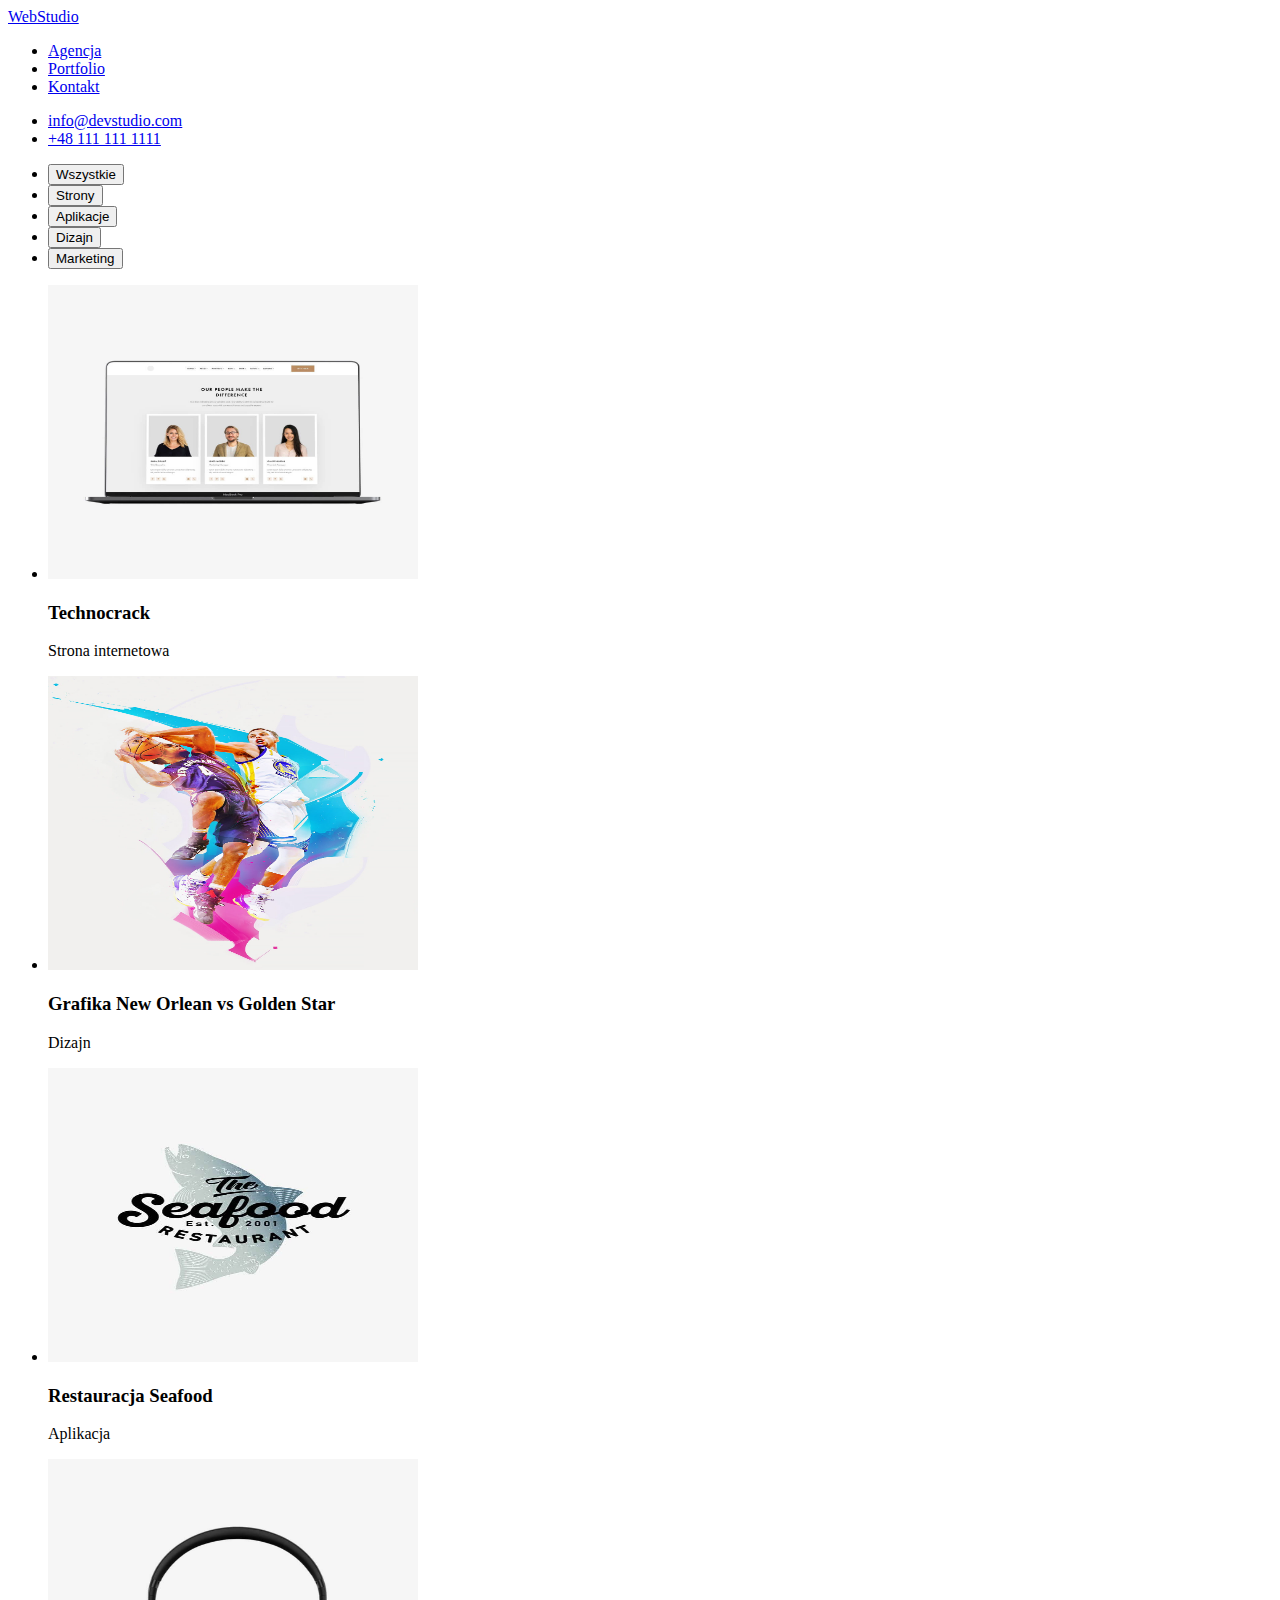
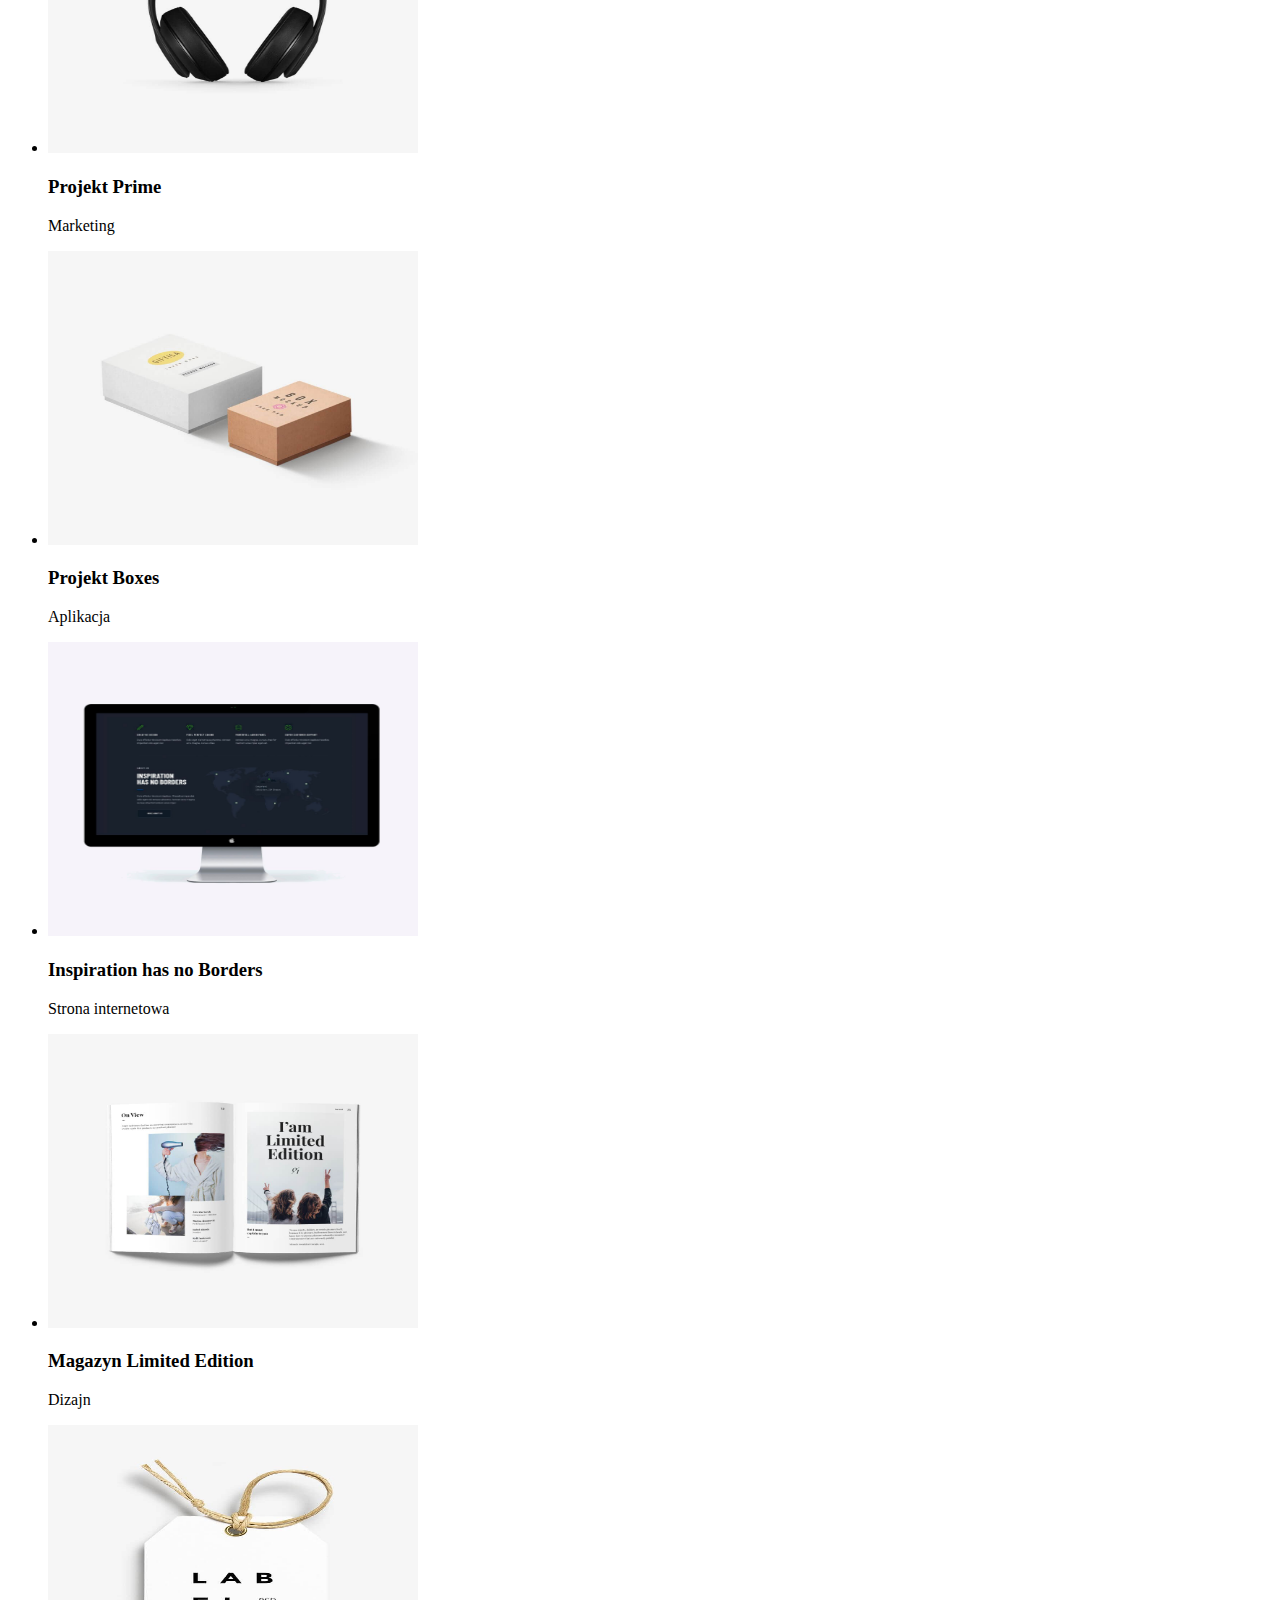
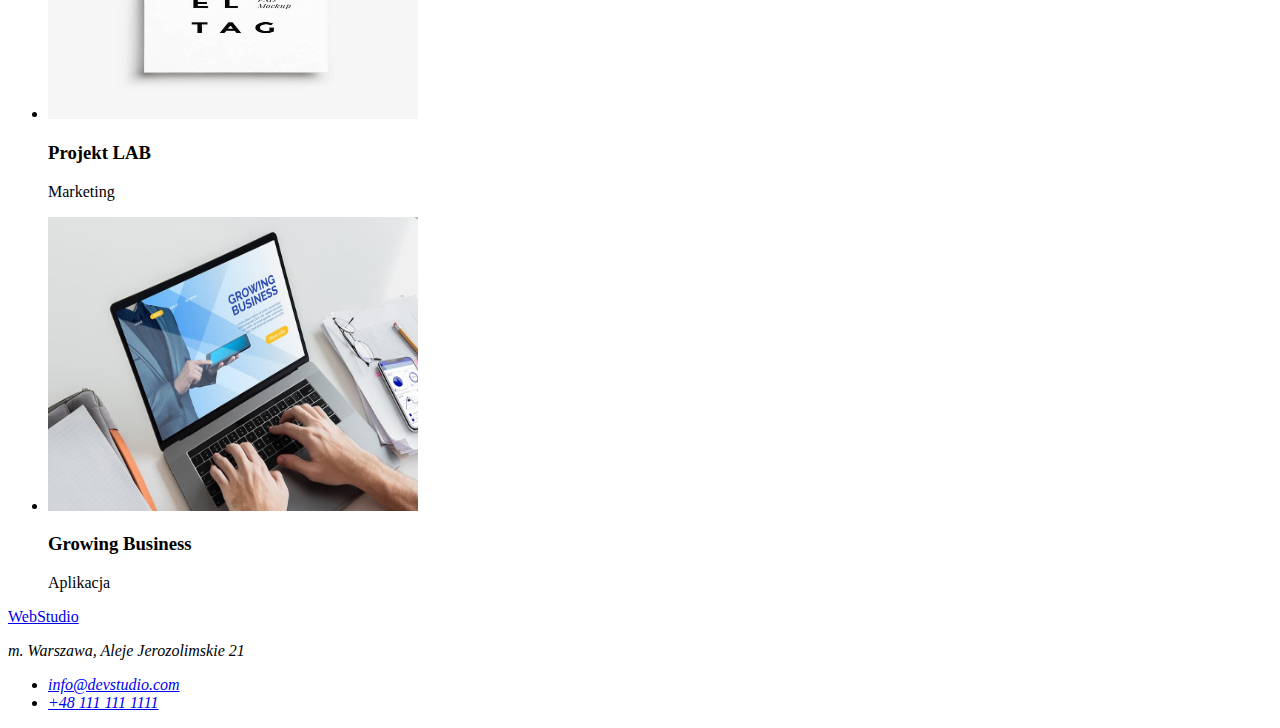
==== portfiolio.html @ 4c571073 "Dodanie podstrony portfolio.html" ====
<!DOCTYPE html>
<html lang="en">
  <head>
    <meta charset="UTF-8" />
    <meta http-equiv="X-UA-Compatible" content="IE=edge" />
    <meta name="viewport" content="width=device-width, initial-scale=1.0" />
    <title>Document</title>
  </head>

  <body>
    <header>
      <a href="index.html">
        <span>WebStudio</span>
      </a>
      <nav>
        <ul>
          <li>
            <a href="#">
              <span>Agencja</span>
            </a>
          </li>
          <li>
            <a href="portfiolio.html">
              <span>Portfolio</span>
            </a>
          </li>
          <li>
            <a href="#">
              <span>Kontakt</span>
            </a>
          </li>
        </ul>
      </nav>
      <ul>
        <li>
          <a href="mailto:info@devstudio.com">info@devstudio.com</a>
        </li>
        <li><a href="tel:+481111111111">+48 111 111 1111</a></li>
      </ul>
    </header>
    <section>
      <ul>
        <li><button type="button">Wszystkie</button></li>
        <li><button type="button">Strony</button></li>
        <li><button type="button">Aplikacje</button></li>
        <li><button type="button">Dizajn</button></li>
        <li><button type="button">Marketing</button></li>
      </ul>
    </section>
    <section>
      <ul>
        <li>
          <img
            src="images/portfolio1.jpg"
            alt="programista w pracy"
            width="370"
            height="294"
          />
          <h3>Technocrack</h3>
          <p>Strona internetowa</p>
        </li>
        <li>
          <img
            src="images/portfolio2.jpg"
            alt="optymalizowanie strony pod smartfon"
            width="370"
            height="294"
          />
          <h3>Grafika New Orlean vs Golden Star</h3>
          <p>Dizajn</p>
        </li>
        <li>
          <img
            src="images/portfolio3.jpg"
            alt="zmiana kolory przy pomocy interaktywnej palety"
            width="370"
            height="294"
          />
          <h3>Restauracja Seafood</h3>
          <p>Aplikacja</p>
        </li>
        <li>
          <img
            src="images/portfolio4.jpg"
            alt="programista w pracy"
            width="370"
            height="294"
          />
          <h3>Projekt Prime</h3>
          <p>Marketing</p>
        </li>
        <li>
          <img
            src="images/portfolio5.jpg"
            alt="optymalizowanie strony pod smartfon"
            width="370"
            height="294"
          />
          <h3>Projekt Boxes</h3>
          <p>Aplikacja</p>
        </li>
        <li>
          <img
            src="images/portfolio6.jpg"
            alt="zmiana kolory przy pomocy interaktywnej palety"
            width="370"
            height="294"
          />
          <h3>Inspiration has no Borders</h3>
          <p>Strona internetowa</p>
        </li>
        <li>
          <img
            src="images/portfolio7.jpg"
            alt="programista w pracy"
            width="370"
            height="294"
          />
          <h3>Magazyn Limited Edition</h3>
          <p>Dizajn</p>
        </li>
        <li>
          <img
            src="images/portfolio8.jpg"
            alt="optymalizowanie strony pod smartfon"
            width="370"
            height="294"
          />
          <h3>Projekt LAB</h3>
          <p>Marketing</p>
        </li>
        <li>
          <img
            src="images/portfolio9.jpg"
            alt="zmiana kolory przy pomocy interaktywnej palety"
            width="370"
            height="294"
          />
          <h3>Growing Business</h3>
          <p>Aplikacja</p>
        </li>
      </ul>
    </section>
    <footer>
      <a href="index.html">
        <span>WebStudio</span>
      </a>
      <address>
        <p>m. Warszawa, Aleje Jerozolimskie 21</p>
        <ul>
          <li>
            <a href="mailto:info@devstudio.com">info@devstudio.com</a>
          </li>
          <li><a href="tel:+481111111111">+48 111 111 1111</a></li>
        </ul>
      </address>
    </footer>
  </body>
</html>
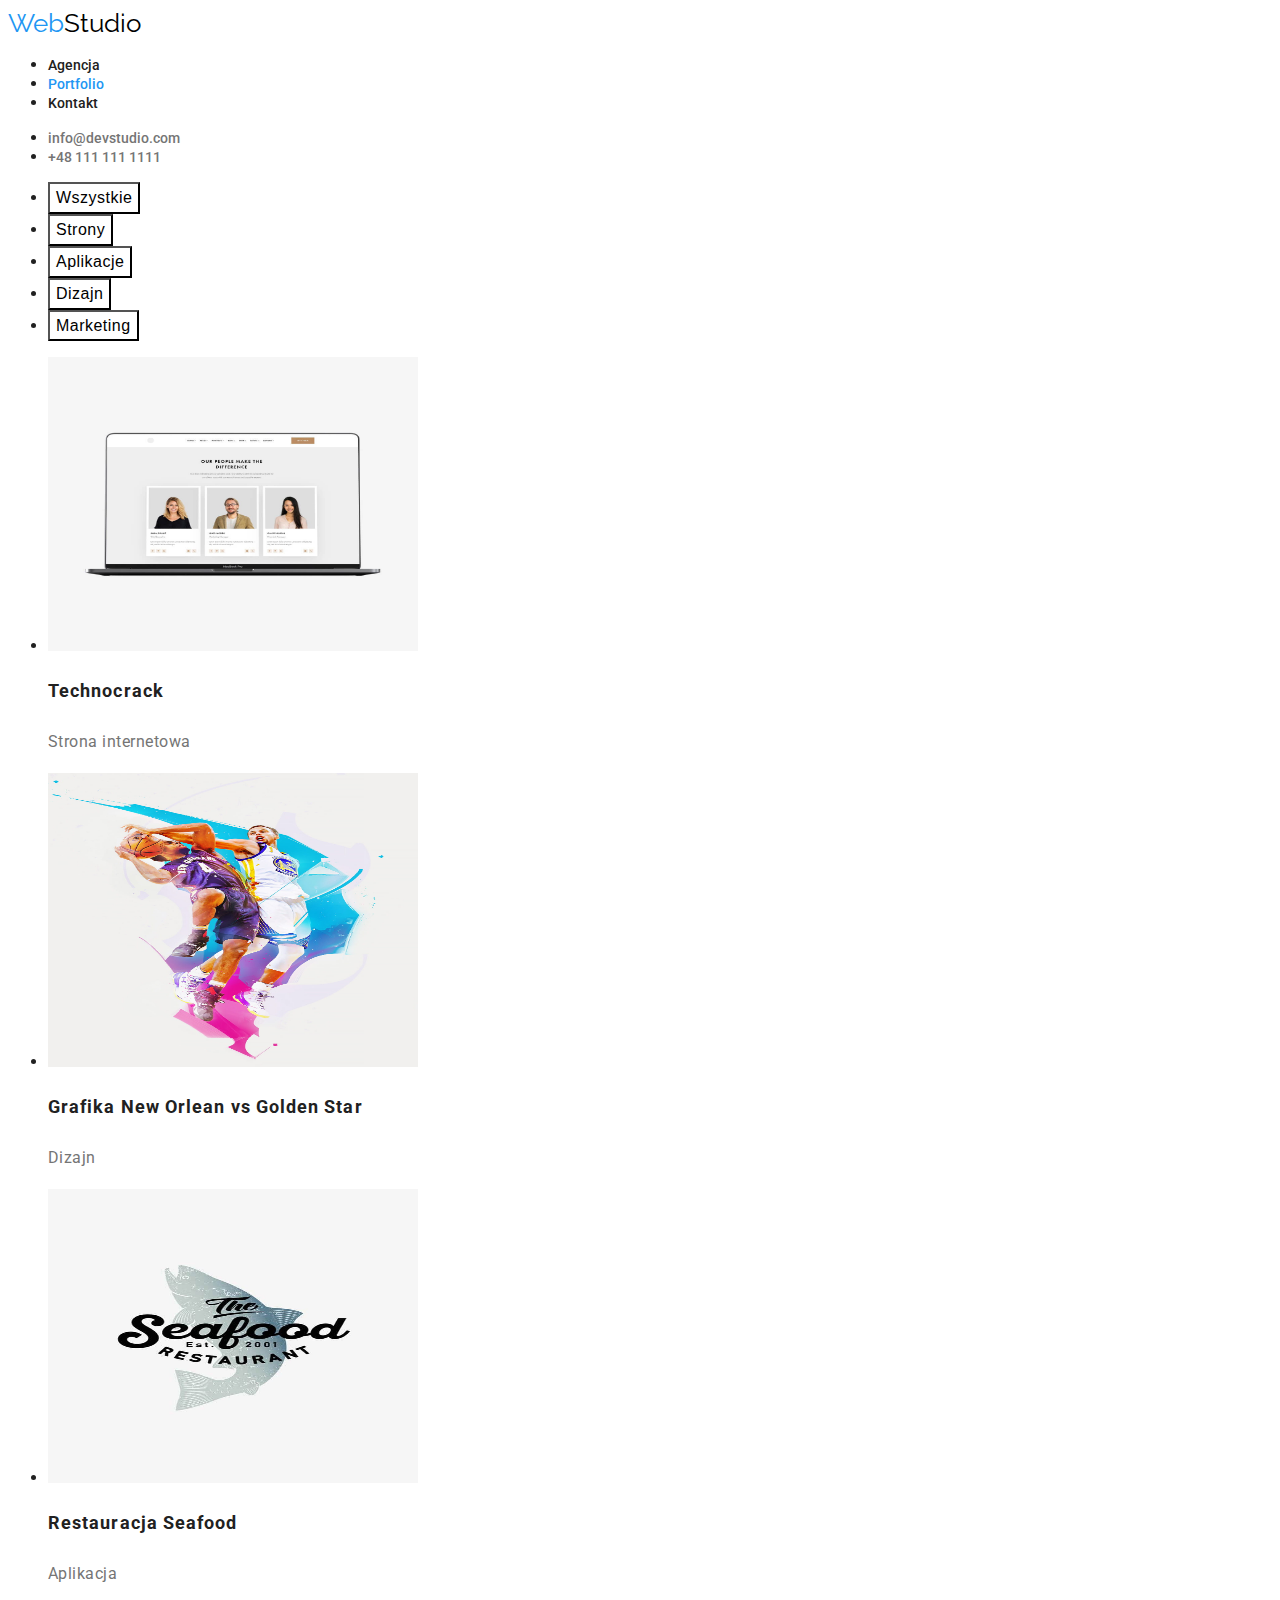
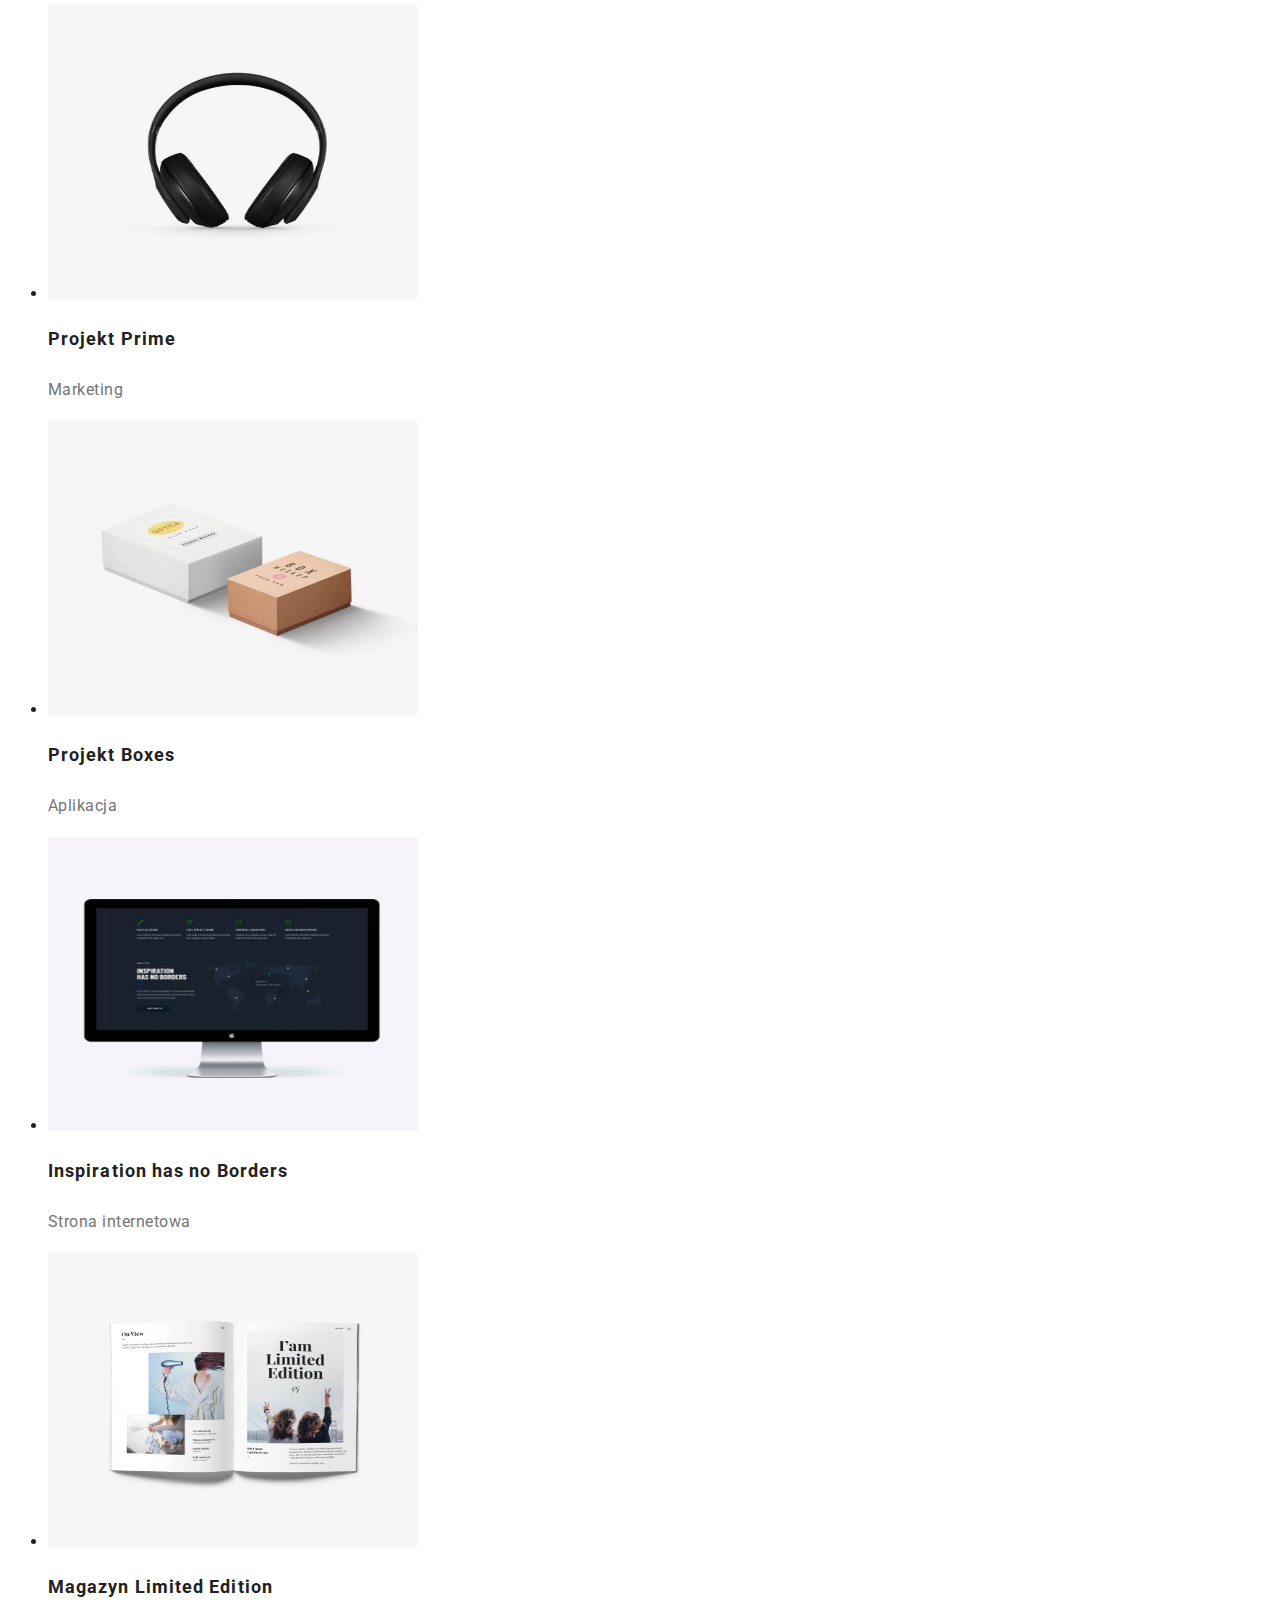
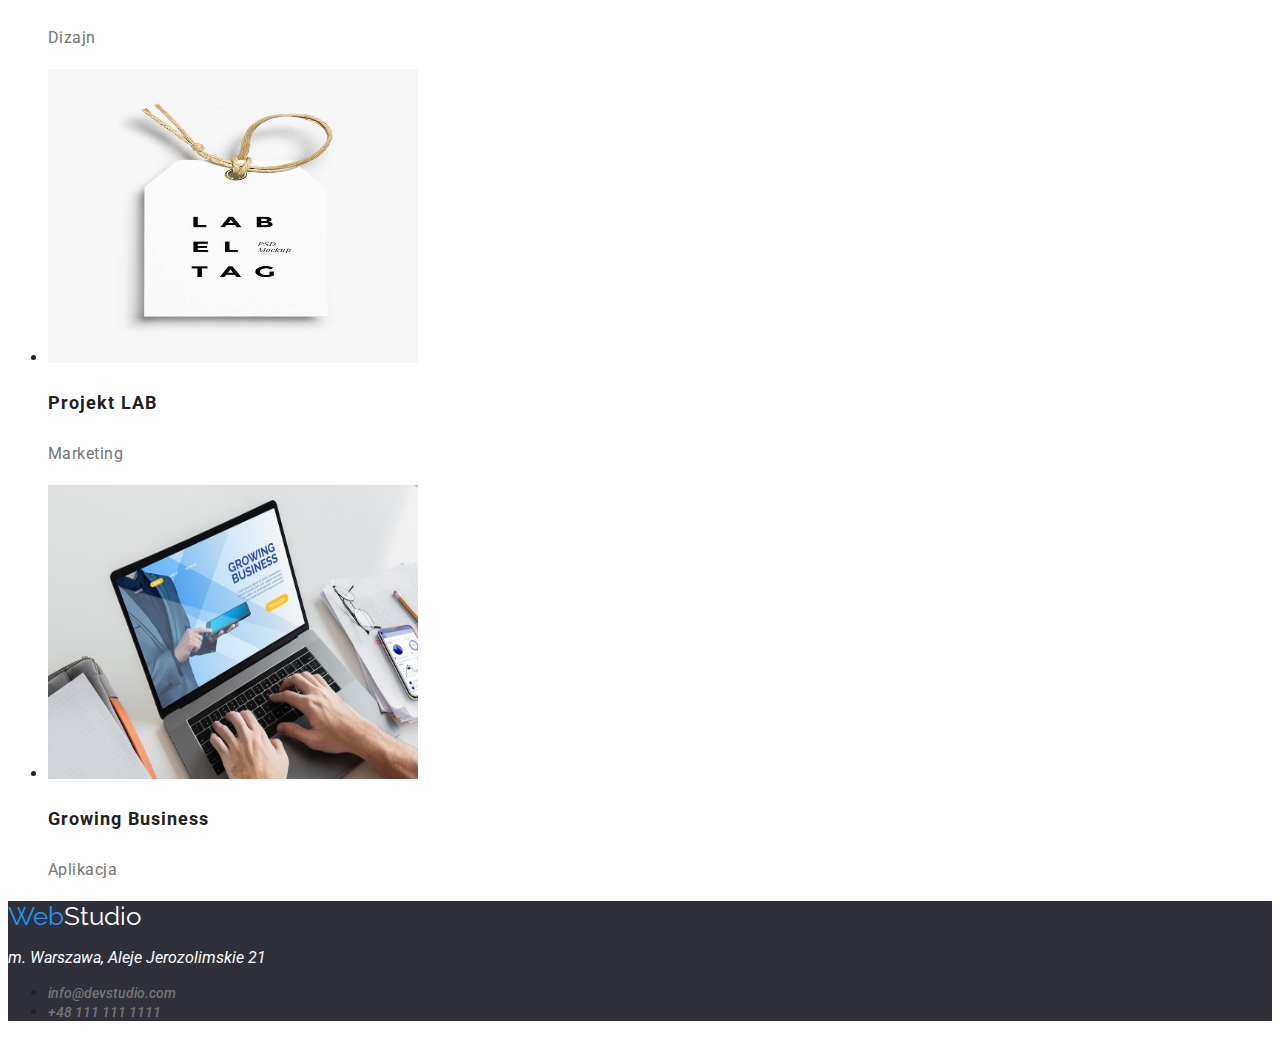
==== commit 3cabe67a: "css" ====
--- a/portfiolio.html
+++ b/portfiolio.html
@@ -4,28 +4,35 @@
     <meta charset="UTF-8" />
     <meta http-equiv="X-UA-Compatible" content="IE=edge" />
     <meta name="viewport" content="width=device-width, initial-scale=1.0" />
-    <title>Document</title>
+    <link rel="preconnect" href="https://fonts.googleapis.com" />
+    <link rel="preconnect" href="https://fonts.gstatic.com" crossorigin="" />
+    <link
+      href="https://fonts.googleapis.com/css2?family=Raleway:wght@700&amp;family=Roboto:wght@400;500;700;900&amp;display=swap"
+      rel="stylesheet"
+    />
+    <link rel="stylesheet" href="css/style.css" />
+    <title>Portfolio</title>
   </head>
 
   <body>
     <header>
-      <a href="index.html">
-        <span>WebStudio</span>
+      <a class="logo" href="index.html">
+        <span class="blue">Web</span>Studio
       </a>
       <nav>
         <ul>
           <li>
-            <a href="#">
+            <a class="navi" href="#">
               <span>Agencja</span>
             </a>
           </li>
           <li>
-            <a href="portfiolio.html">
+            <a class="navi navi-blue" href="portfiolio.html">
               <span>Portfolio</span>
             </a>
           </li>
           <li>
-            <a href="#">
+            <a class="navi" href="#">
               <span>Kontakt</span>
             </a>
           </li>
@@ -33,18 +40,22 @@
       </nav>
       <ul>
         <li>
-          <a href="mailto:info@devstudio.com">info@devstudio.com</a>
+          <a class="contact" href="mailto:info@devstudio.com"
+            >info@devstudio.com</a
+          >
         </li>
-        <li><a href="tel:+481111111111">+48 111 111 1111</a></li>
+        <li>
+          <a class="contact" href="tel:+481111111111">+48 111 111 1111</a>
+        </li>
       </ul>
     </header>
     <section>
       <ul>
-        <li><button type="button">Wszystkie</button></li>
-        <li><button type="button">Strony</button></li>
-        <li><button type="button">Aplikacje</button></li>
-        <li><button type="button">Dizajn</button></li>
-        <li><button type="button">Marketing</button></li>
+        <li><button class="button" type="button">Wszystkie</button></li>
+        <li><button class="button" type="button">Strony</button></li>
+        <li><button class="button" type="button">Aplikacje</button></li>
+        <li><button class="button" type="button">Dizajn</button></li>
+        <li><button class="button" type="button">Marketing</button></li>
       </ul>
     </section>
     <section>
@@ -56,8 +67,8 @@
             width="370"
             height="294"
           />
-          <h3>Technocrack</h3>
-          <p>Strona internetowa</p>
+          <h3 class="portfolio-header">Technocrack</h3>
+          <p class="portfolio-header-paragraph">Strona internetowa</p>
         </li>
         <li>
           <img
@@ -66,8 +77,8 @@
             width="370"
             height="294"
           />
-          <h3>Grafika New Orlean vs Golden Star</h3>
-          <p>Dizajn</p>
+          <h3 class="portfolio-header">Grafika New Orlean vs Golden Star</h3>
+          <p class="portfolio-header-paragraph">Dizajn</p>
         </li>
         <li>
           <img
@@ -76,8 +87,8 @@
             width="370"
             height="294"
           />
-          <h3>Restauracja Seafood</h3>
-          <p>Aplikacja</p>
+          <h3 class="portfolio-header">Restauracja Seafood</h3>
+          <p class="portfolio-header-paragraph">Aplikacja</p>
         </li>
         <li>
           <img
@@ -86,8 +97,8 @@
             width="370"
             height="294"
           />
-          <h3>Projekt Prime</h3>
-          <p>Marketing</p>
+          <h3 class="portfolio-header">Projekt Prime</h3>
+          <p class="portfolio-header-paragraph">Marketing</p>
         </li>
         <li>
           <img
@@ -96,8 +107,8 @@
             width="370"
             height="294"
           />
-          <h3>Projekt Boxes</h3>
-          <p>Aplikacja</p>
+          <h3 class="portfolio-header">Projekt Boxes</h3>
+          <p class="portfolio-header-paragraph">Aplikacja</p>
         </li>
         <li>
           <img
@@ -106,8 +117,8 @@
             width="370"
             height="294"
           />
-          <h3>Inspiration has no Borders</h3>
-          <p>Strona internetowa</p>
+          <h3 class="portfolio-header">Inspiration has no Borders</h3>
+          <p class="portfolio-header-paragraph">Strona internetowa</p>
         </li>
         <li>
           <img
@@ -116,8 +127,8 @@
             width="370"
             height="294"
           />
-          <h3>Magazyn Limited Edition</h3>
-          <p>Dizajn</p>
+          <h3 class="portfolio-header">Magazyn Limited Edition</h3>
+          <p class="portfolio-header-paragraph">Dizajn</p>
         </li>
         <li>
           <img
@@ -126,8 +137,8 @@
             width="370"
             height="294"
           />
-          <h3>Projekt LAB</h3>
-          <p>Marketing</p>
+          <h3 class="portfolio-header">Projekt LAB</h3>
+          <p class="portfolio-header-paragraph">Marketing</p>
         </li>
         <li>
           <img
@@ -136,22 +147,27 @@
             width="370"
             height="294"
           />
-          <h3>Growing Business</h3>
-          <p>Aplikacja</p>
+          <h3 class="portfolio-header">Growing Business</h3>
+          <p class="portfolio-header-paragraph">Aplikacja</p>
         </li>
       </ul>
     </section>
-    <footer>
-      <a href="index.html">
-        <span>WebStudio</span>
+    <footer class="footer-background">
+      <a class="logo" href="index.html">
+        <span class="blue">Web</span
+        ><span class="footer-logo-color">Studio</span>
       </a>
       <address>
-        <p>m. Warszawa, Aleje Jerozolimskie 21</p>
+        <p class="address-color">m. Warszawa, Aleje Jerozolimskie 21</p>
         <ul>
           <li>
-            <a href="mailto:info@devstudio.com">info@devstudio.com</a>
+            <a class="contact" href="mailto:info@devstudio.com"
+              >info@devstudio.com</a
+            >
           </li>
-          <li><a href="tel:+481111111111">+48 111 111 1111</a></li>
+          <li>
+            <a class="contact" href="tel:+481111111111">+48 111 111 1111</a>
+          </li>
         </ul>
       </address>
     </footer>
--- a/css/style.css
+++ b/css/style.css
@@ -0,0 +1,143 @@
+:root {
+  --main-color: #ffffff;
+  --footer-color: #2f303a;
+  --font-color: #212121;
+  --logo-color: #000000;
+  --blue-color: #2196f3;
+  --description-color: #757575;
+  --button-color: #f5f4fa;
+}
+body {
+  font-family: "Roboto", sans-serif;
+  color: var(--font-color);
+}
+
+.logo {
+  color: var(--logo-color);
+  font-family: Raleway;
+
+  font-size: 26px;
+  line-height: 1.19;
+  text-decoration: none;
+}
+
+.blue {
+  color: var(--blue-color);
+  text-decoration: none;
+}
+.button:hover {
+  background-color: var(--blue-color);
+  color: var(--main-color);
+  cursor: pointer;
+}
+.button {
+  font-size: 16px;
+  font-weight: 500;
+  line-height: 1.62;
+  letter-spacing: 0.03em;
+  text-align: center;
+  background-color: var(--button-colr);
+  cursor: pointer;
+}
+.navi {
+  font-weight: 500;
+  font-size: 14px;
+  line-height: 1.13;
+  color: var(--font-color);
+  text-decoration: none;
+}
+.navi:hover {
+  color: var(--blue-color);
+}
+.navi-blue {
+  color: var(--blue-color);
+  text-decoration: none;
+}
+.contact {
+  font-weight: 500;
+  font-size: 14px;
+  line-height: 1.14;
+  color: #757575;
+  text-decoration: none;
+}
+.contact:hover {
+  color: var(--blue-color);
+}
+.main-header {
+  font-weight: 900;
+  font-size: 44px;
+  line-height: 1.36;
+
+  letter-spacing: 0.06em;
+  text-transform: uppercase;
+}
+.header-style {
+  font-weight: 700;
+  font-size: 36px;
+  line-height: 42px;
+  text-align: center;
+  letter-spacing: 00.03em;
+  color: var(--font-color);
+}
+.header-button {
+  font-size: 16px;
+
+  line-height: 1.87;
+  letter-spacing: 0.06em;
+  text-align: center;
+  background-color: var(--blue-color);
+  color: var(--main-color);
+  cursor: pointer;
+}
+
+.list-header {
+  font-size: 14px;
+  line-height: 1.14;
+  letter-spacing: 0.03em;
+  text-transform: uppercase;
+  color: var(--font-color);
+}
+.list-text {
+  font-size: 14px;
+  line-height: 1.71;
+  letter-spacing: 0.03em;
+  color: var(--description-color);
+}
+.team-header {
+  font-weight: 500;
+  font-size: 16px;
+  line-height: 19px;
+  color: var(--font-color);
+}
+.team-profession {
+  font-size: 16px;
+  line-height: 19px;
+  color: var(--description-color);
+}
+
+.team-background {
+  background-color: var(--button-color);
+}
+
+.footer-background {
+  background-color: var(--footer-color);
+}
+.address-color {
+  color: var(--main-color);
+}
+.footer-logo-color {
+  color: var(--main-color);
+}
+.portfolio-header {
+  font-weight: 700;
+  font-size: 18px;
+  line-height: 36px;
+  letter-spacing: 00.06em;
+  color: var(--font-color);
+}
+.portfolio-header-paragraph {
+  font-size: 16px;
+  line-height: 30px;
+  letter-spacing: 00.03em;
+  color: var(--description-color);
+}
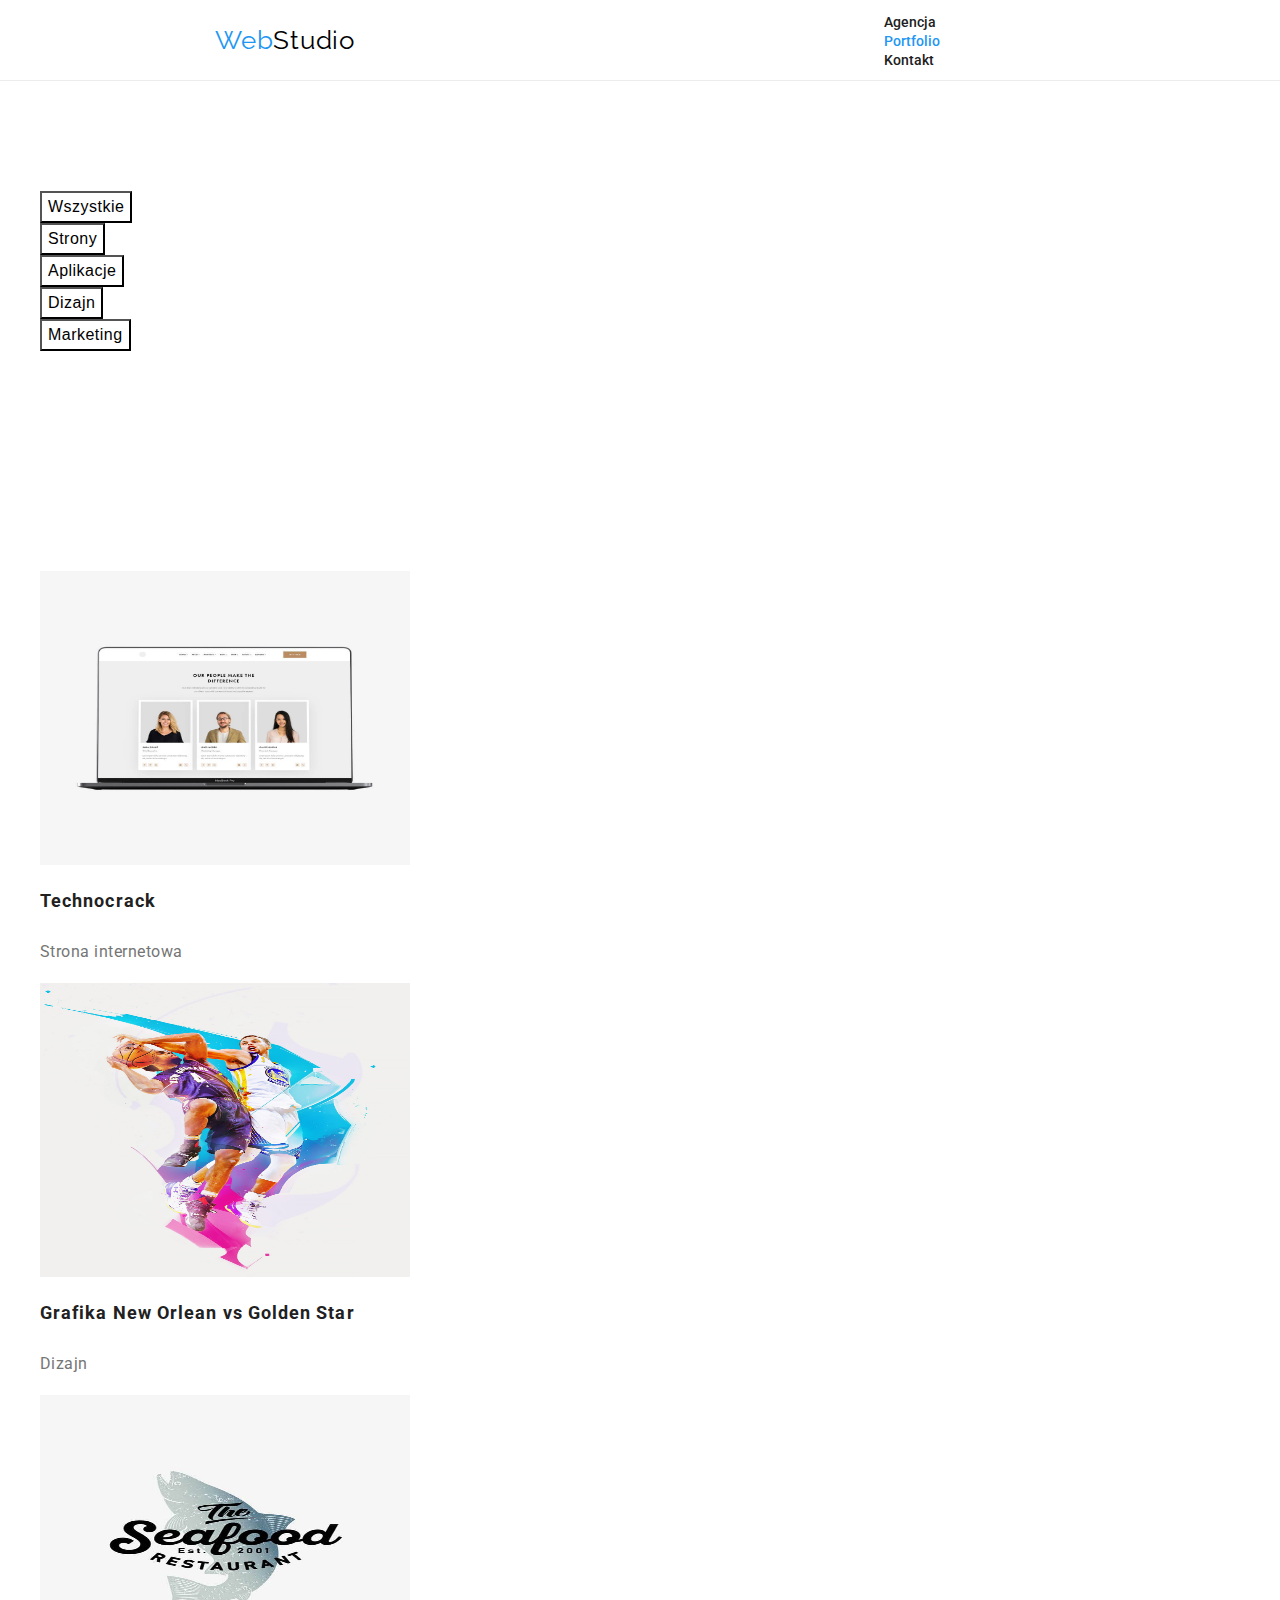
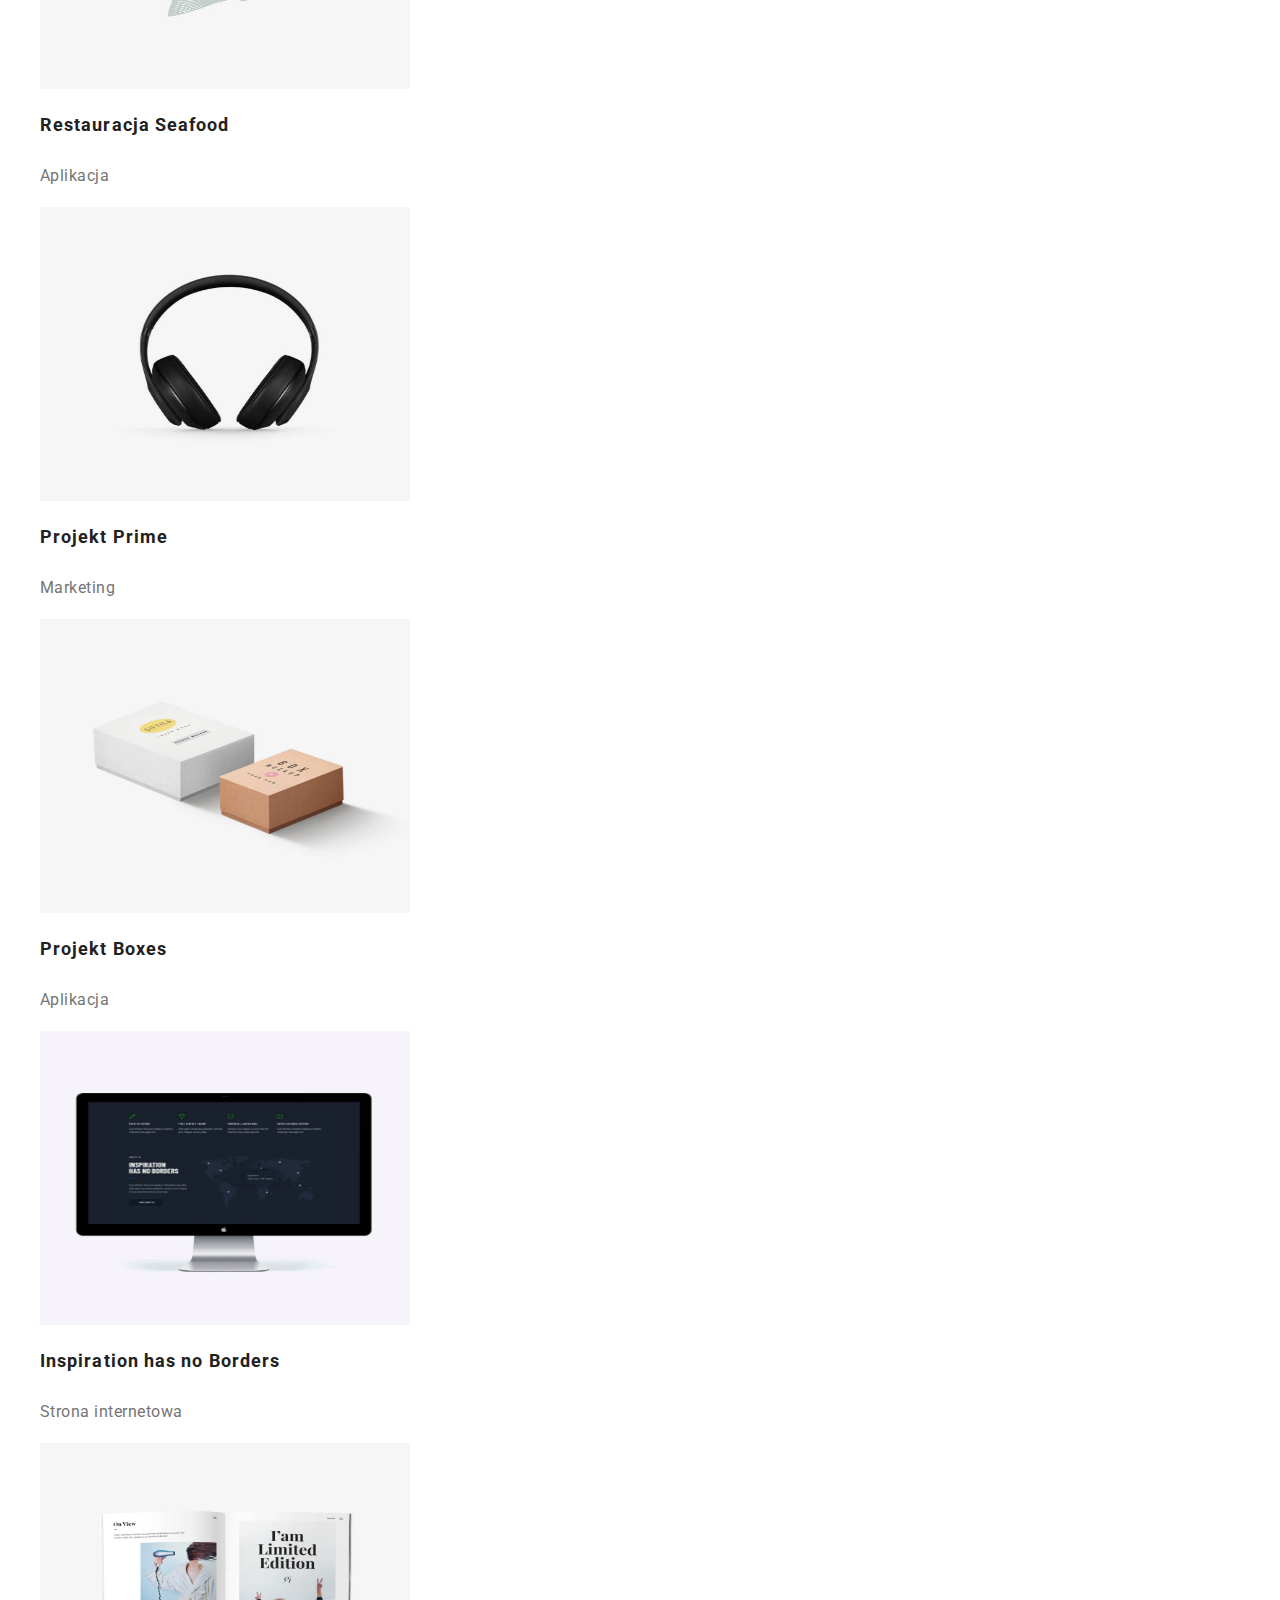
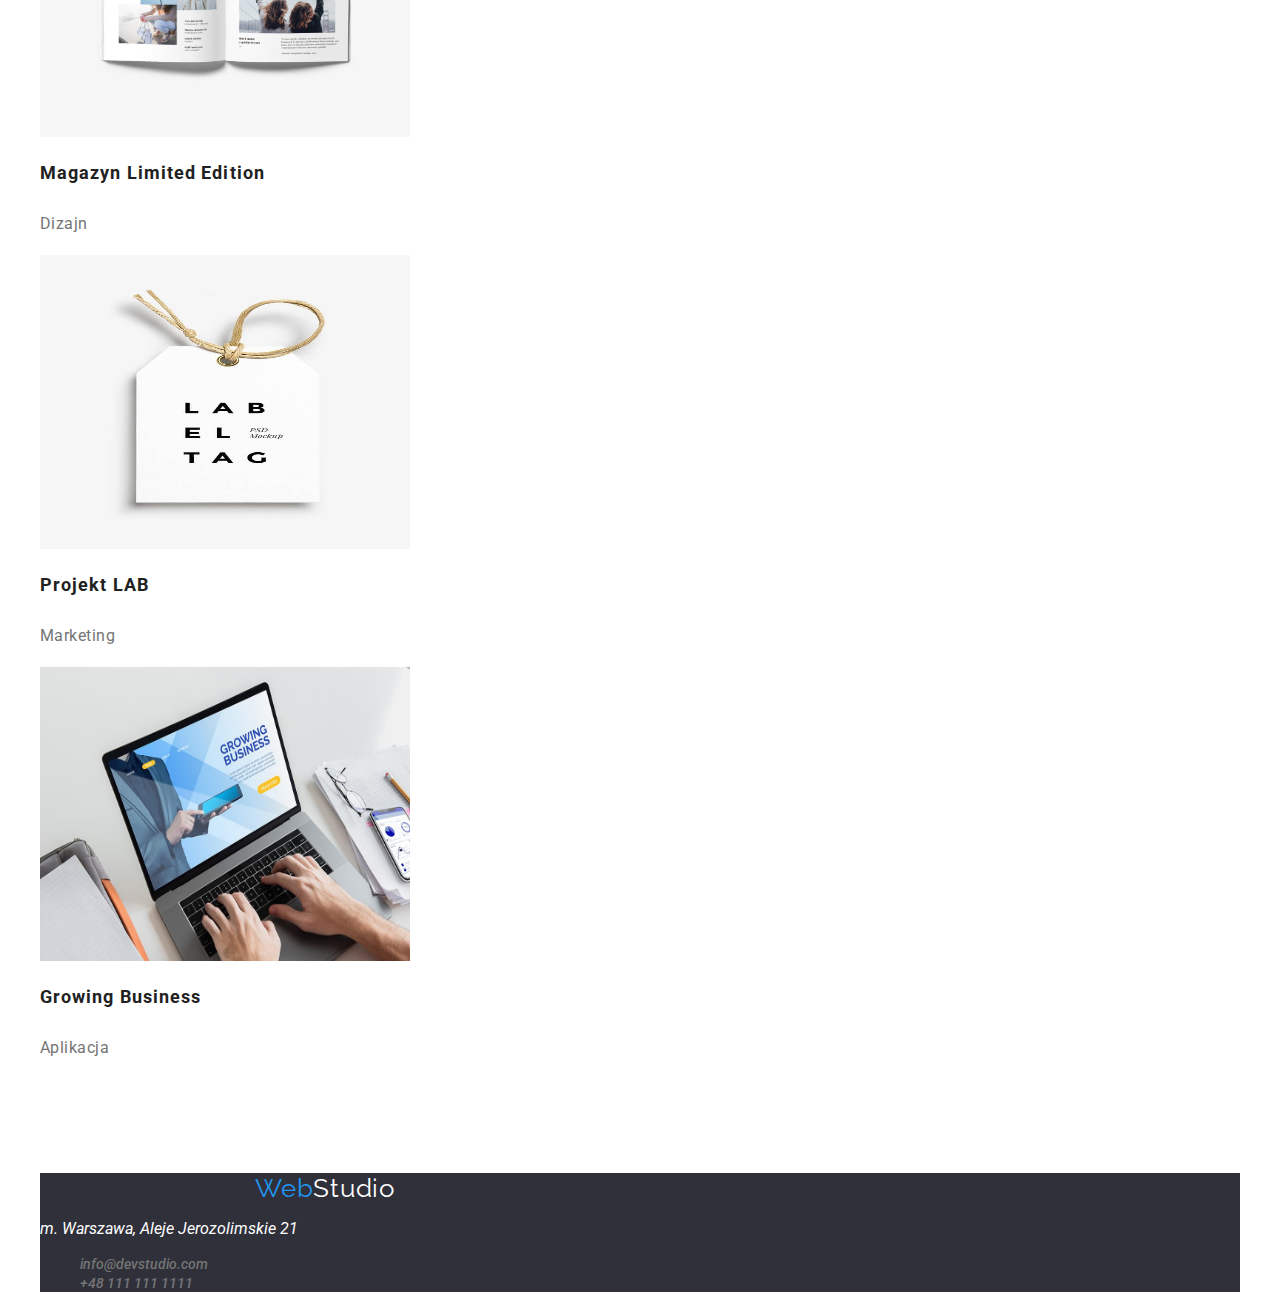
==== commit 31a482b3: "a" ====
--- a/portfiolio.html
+++ b/portfiolio.html
@@ -15,7 +15,7 @@
   </head>
 
   <body>
-    <header>
+    <header class="header-wrapper container">
       <a class="logo" href="index.html">
         <span class="blue">Web</span>Studio
       </a>
@@ -49,7 +49,7 @@
         </li>
       </ul>
     </header>
-    <section>
+    <section class="section">
       <ul>
         <li><button class="button" type="button">Wszystkie</button></li>
         <li><button class="button" type="button">Strony</button></li>
@@ -58,7 +58,7 @@
         <li><button class="button" type="button">Marketing</button></li>
       </ul>
     </section>
-    <section>
+    <section class="section">
       <ul>
         <li>
           <img
@@ -152,7 +152,7 @@
         </li>
       </ul>
     </section>
-    <footer class="footer-background">
+    <footer class="footer-background container">
       <a class="logo" href="index.html">
         <span class="blue">Web</span
         ><span class="footer-logo-color">Studio</span>
--- a/css/style.css
+++ b/css/style.css
@@ -10,6 +10,35 @@
 body {
   font-family: "Roboto", sans-serif;
   color: var(--font-color);
+  margin: 0;
+  padding: 0;
+}
+.container {
+  width: 1200px;
+  margin: auto;
+}
+.section {
+  padding-top: 94px;
+  padding-bottom: 94px;
+}
+
+ul {
+  list-style: none;
+}
+img {
+  display: block;
+}
+h1 {
+  width: 696px;
+  height: 120px;
+}
+.header-wrapper {
+  display: flex;
+  align-items: center;
+  border-bottom: 1px solid #ececec;
+  justify-content: space-between;
+  width: 1600px;
+  height: 80px;
 }
 
 .logo {
@@ -19,6 +48,8 @@
   font-size: 26px;
   line-height: 1.19;
   text-decoration: none;
+  margin-left: 215px;
+  letter-spacing: 00.03em;
 }
 
 .blue {
@@ -39,6 +70,15 @@
   background-color: var(--button-colr);
   cursor: pointer;
 }
+.nav-menu {
+  width: 254px;
+  height: 16px;
+  margin-top: 32px;
+  margin-left: 93px;
+  display: flex;
+  justify-content: space-between;
+}
+
 .navi {
   font-weight: 500;
   font-size: 14px;
@@ -67,9 +107,9 @@
   font-weight: 900;
   font-size: 44px;
   line-height: 1.36;
-
   letter-spacing: 0.06em;
   text-transform: uppercase;
+  text-align: center;
 }
 .header-style {
   font-weight: 700;
@@ -88,6 +128,8 @@
   background-color: var(--blue-color);
   color: var(--main-color);
   cursor: pointer;
+  display: flex;
+  align-items: center;
 }
 
 .list-header {
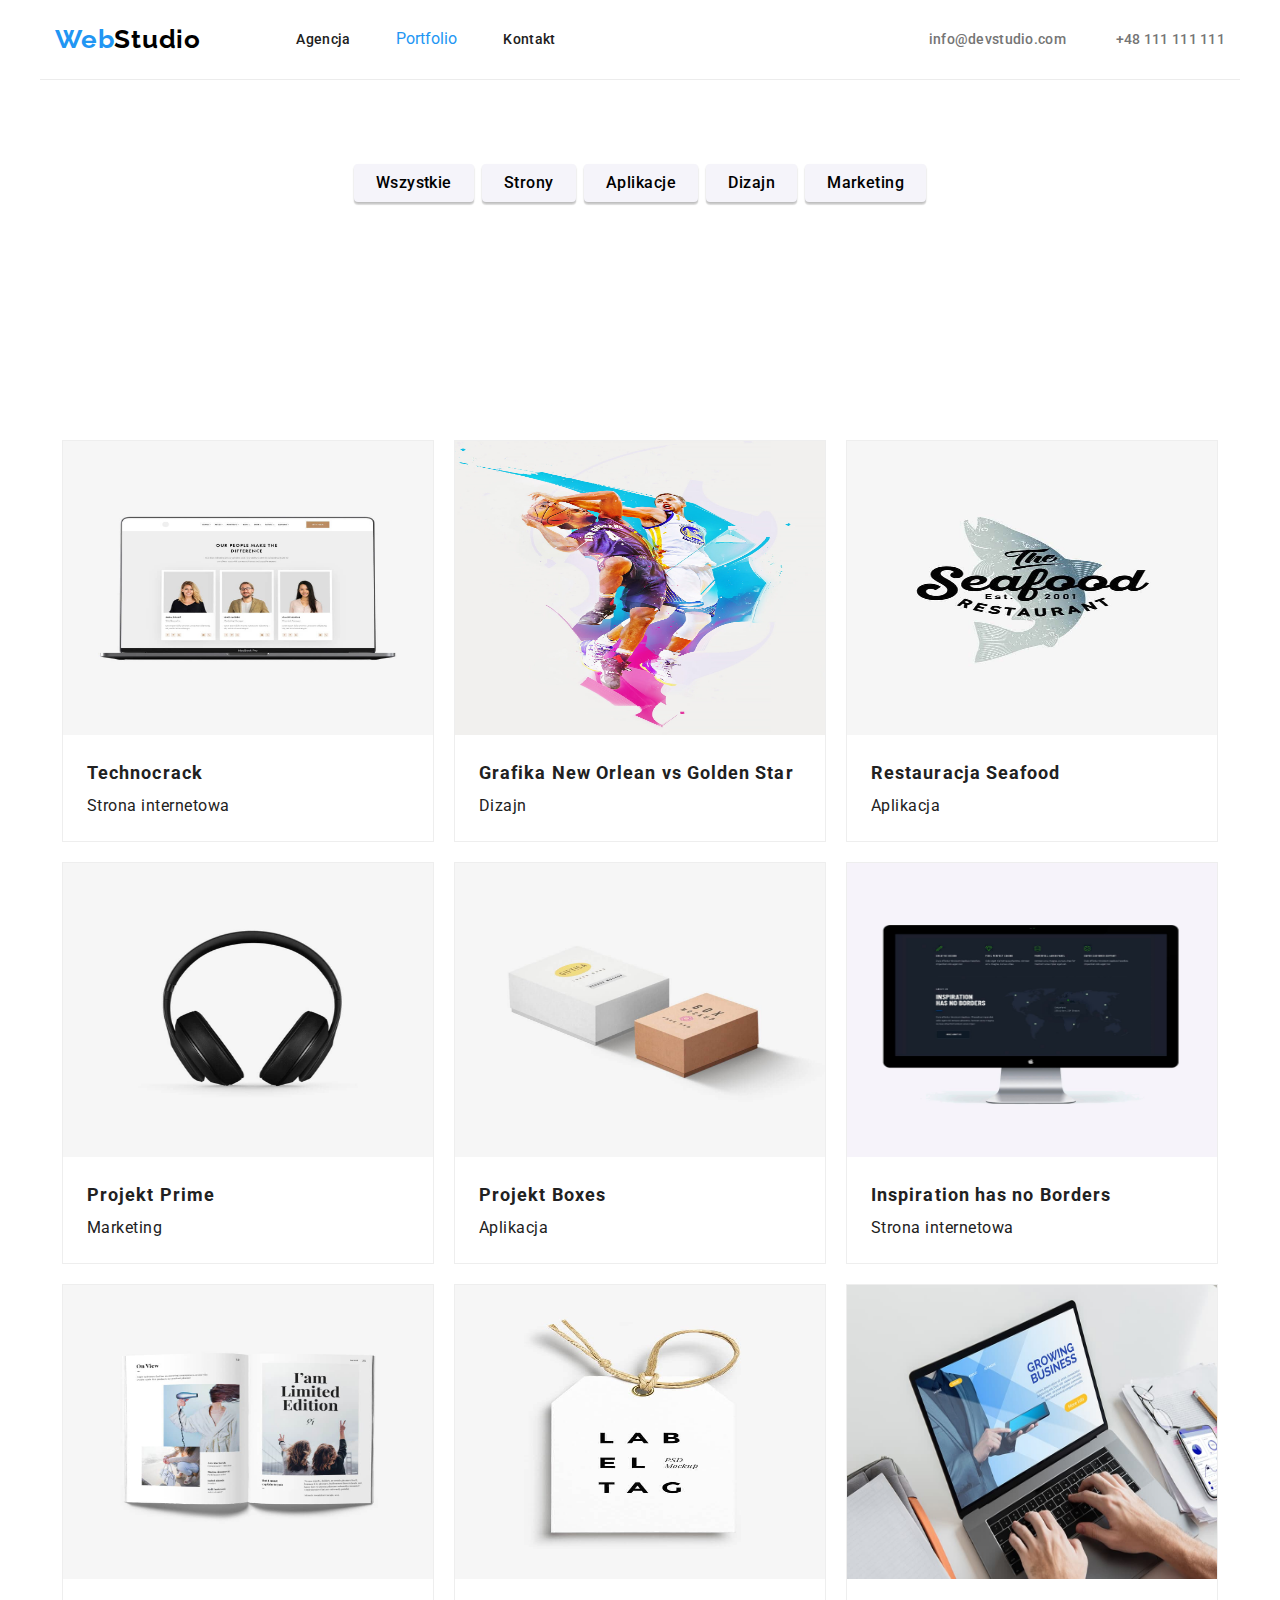
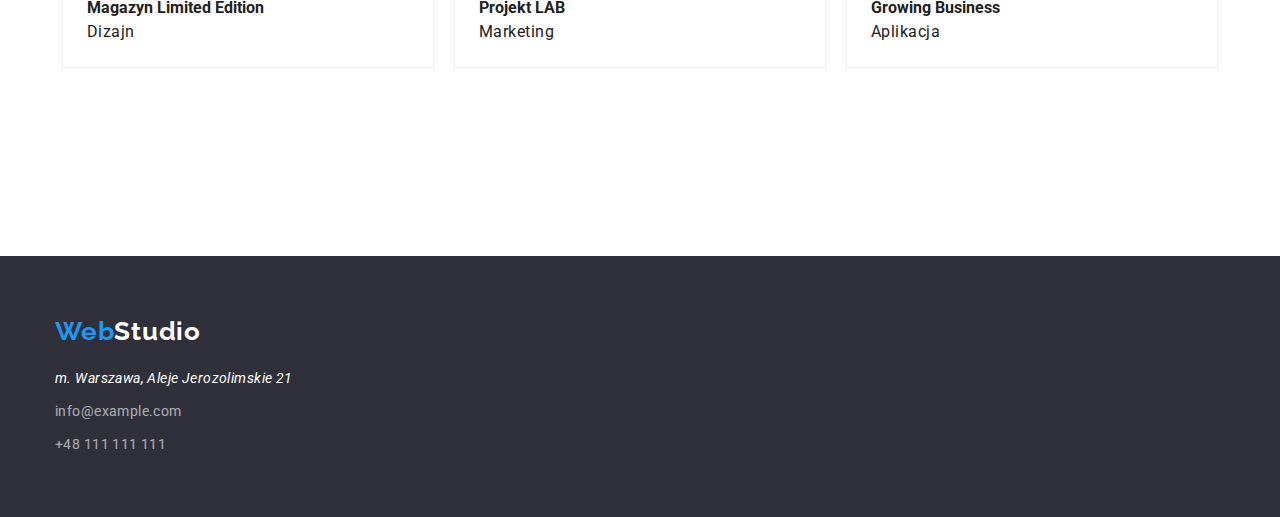
==== commit 972b3a70: "zmiany" ====
--- a/portfiolio.html
+++ b/portfiolio.html
@@ -1,175 +1,213 @@
 <!DOCTYPE html>
-<html lang="en">
+<html lang="pl">
   <head>
     <meta charset="UTF-8" />
     <meta http-equiv="X-UA-Compatible" content="IE=edge" />
     <meta name="viewport" content="width=device-width, initial-scale=1.0" />
     <link rel="preconnect" href="https://fonts.googleapis.com" />
-    <link rel="preconnect" href="https://fonts.gstatic.com" crossorigin="" />
+    <link rel="preconnect" href="https://fonts.gstatic.com" crossorigin />
     <link
-      href="https://fonts.googleapis.com/css2?family=Raleway:wght@700&amp;family=Roboto:wght@400;500;700;900&amp;display=swap"
+      href="https://fonts.googleapis.com/css2?family=Raleway:wght@700&family=Roboto:wght@400;500;700;900&display=swap"
       rel="stylesheet"
     />
-    <link rel="stylesheet" href="css/style.css" />
+    <link
+      rel="stylesheet"
+      href="https://cdnjs.cloudflare.com/ajax/libs/modern-normalize/1.1.0/modern-normalize.min.css"
+    />
+    <link rel="stylesheet" href="./css/style.css" />
     <title>Portfolio</title>
   </head>
-
   <body>
-    <header class="header-wrapper container">
-      <a class="logo" href="index.html">
-        <span class="blue">Web</span>Studio
-      </a>
-      <nav>
-        <ul>
-          <li>
-            <a class="navi" href="#">
-              <span>Agencja</span>
-            </a>
-          </li>
-          <li>
-            <a class="navi navi-blue" href="portfiolio.html">
-              <span>Portfolio</span>
-            </a>
-          </li>
-          <li>
-            <a class="navi" href="#">
-              <span>Kontakt</span>
-            </a>
-          </li>
-        </ul>
-      </nav>
-      <ul>
-        <li>
-          <a class="contact" href="mailto:info@devstudio.com"
-            >info@devstudio.com</a
-          >
-        </li>
-        <li>
-          <a class="contact" href="tel:+481111111111">+48 111 111 1111</a>
-        </li>
-      </ul>
-    </header>
-    <section class="section">
-      <ul>
-        <li><button class="button" type="button">Wszystkie</button></li>
-        <li><button class="button" type="button">Strony</button></li>
-        <li><button class="button" type="button">Aplikacje</button></li>
-        <li><button class="button" type="button">Dizajn</button></li>
-        <li><button class="button" type="button">Marketing</button></li>
-      </ul>
-    </section>
-    <section class="section">
-      <ul>
-        <li>
-          <img
-            src="images/portfolio1.jpg"
-            alt="programista w pracy"
-            width="370"
-            height="294"
-          />
-          <h3 class="portfolio-header">Technocrack</h3>
-          <p class="portfolio-header-paragraph">Strona internetowa</p>
-        </li>
-        <li>
-          <img
-            src="images/portfolio2.jpg"
-            alt="optymalizowanie strony pod smartfon"
-            width="370"
-            height="294"
-          />
-          <h3 class="portfolio-header">Grafika New Orlean vs Golden Star</h3>
-          <p class="portfolio-header-paragraph">Dizajn</p>
-        </li>
-        <li>
-          <img
-            src="images/portfolio3.jpg"
-            alt="zmiana kolory przy pomocy interaktywnej palety"
-            width="370"
-            height="294"
-          />
-          <h3 class="portfolio-header">Restauracja Seafood</h3>
-          <p class="portfolio-header-paragraph">Aplikacja</p>
-        </li>
-        <li>
-          <img
-            src="images/portfolio4.jpg"
-            alt="programista w pracy"
-            width="370"
-            height="294"
-          />
-          <h3 class="portfolio-header">Projekt Prime</h3>
-          <p class="portfolio-header-paragraph">Marketing</p>
-        </li>
-        <li>
-          <img
-            src="images/portfolio5.jpg"
-            alt="optymalizowanie strony pod smartfon"
-            width="370"
-            height="294"
-          />
-          <h3 class="portfolio-header">Projekt Boxes</h3>
-          <p class="portfolio-header-paragraph">Aplikacja</p>
-        </li>
-        <li>
-          <img
-            src="images/portfolio6.jpg"
-            alt="zmiana kolory przy pomocy interaktywnej palety"
-            width="370"
-            height="294"
-          />
-          <h3 class="portfolio-header">Inspiration has no Borders</h3>
-          <p class="portfolio-header-paragraph">Strona internetowa</p>
-        </li>
-        <li>
-          <img
-            src="images/portfolio7.jpg"
-            alt="programista w pracy"
-            width="370"
-            height="294"
-          />
-          <h3 class="portfolio-header">Magazyn Limited Edition</h3>
-          <p class="portfolio-header-paragraph">Dizajn</p>
-        </li>
-        <li>
-          <img
-            src="images/portfolio8.jpg"
-            alt="optymalizowanie strony pod smartfon"
-            width="370"
-            height="294"
-          />
-          <h3 class="portfolio-header">Projekt LAB</h3>
-          <p class="portfolio-header-paragraph">Marketing</p>
-        </li>
-        <li>
-          <img
-            src="images/portfolio9.jpg"
-            alt="zmiana kolory przy pomocy interaktywnej palety"
-            width="370"
-            height="294"
-          />
-          <h3 class="portfolio-header">Growing Business</h3>
-          <p class="portfolio-header-paragraph">Aplikacja</p>
-        </li>
-      </ul>
-    </section>
-    <footer class="footer-background container">
-      <a class="logo" href="index.html">
-        <span class="blue">Web</span
-        ><span class="footer-logo-color">Studio</span>
-      </a>
-      <address>
-        <p class="address-color">m. Warszawa, Aleje Jerozolimskie 21</p>
-        <ul>
-          <li>
-            <a class="contact" href="mailto:info@devstudio.com"
+    <header>
+      <div class="container head-wrapper">
+        <a class="logo" href="index.html"
+          ><span class="blue">Web</span>Studio</a
+        >
+        <nav>
+          <ul class="navigation">
+            <li><a class="navi" href="index.html">Agencja</a></li>
+            <li><a class="navi, blue" href="portfiolio.html">Portfolio</a></li>
+            <li><a class="navi" href="">Kontakt</a></li>
+          </ul>
+        </nav>
+        <ul class="contacts-list">
+          <li>
+            <a class="contacts" href="mailto:info@example.com"
               >info@devstudio.com</a
             >
           </li>
           <li>
-            <a class="contact" href="tel:+481111111111">+48 111 111 1111</a>
+            <a class="contacts" href="tel:+48-111-111-111">+48 111 111 111</a>
           </li>
         </ul>
-      </address>
+      </div>
+    </header>
+    <main>
+      <section class="section">
+        <div class="container">
+          <ul class="web2-buttons">
+            <li><input class="buttons" type="button" value="Wszystkie" /></li>
+            <li><input class="buttons" type="button" value="Strony" /></li>
+            <li><input class="buttons" type="button" value="Aplikacje" /></li>
+            <li><input class="buttons" type="button" value="Dizajn" /></li>
+            <li><input class="buttons" type="button" value="Marketing" /></li>
+          </ul>
+        </div>
+      </section>
+      <section class="section">
+        <div class="container">
+          <ul class="photos">
+            <li class="photo-items">
+              <div class="main-photos">
+                <img
+                  src="./images/portfolio1.jpg"
+                  alt="Otwarty Laptop"
+                  width="370"
+                  height="294"
+                />
+                <div class="photo-caption">
+                  <h4 class="main-description">Technocrack</h4>
+                  <span class="side-description">Strona internetowa</span>
+                </div>
+              </div>
+            </li>
+            <li class="photo-items">
+              <div class="main-photos">
+                <img
+                  src="./images/portfolio2.jpg"
+                  alt="Dwuch koszykarzy walczy o piłke"
+                  width="370"
+                  height="294"
+                />
+                <div class="photo-caption">
+                  <h4 class="main-description">
+                    Grafika New Orlean vs Golden Star
+                  </h4>
+                  <span class="side-description">Dizajn</span>
+                </div>
+              </div>
+            </li>
+            <li class="photo-items">
+              <div class="main-photos">
+                <img
+                  src="images/portfolio3.jpg"
+                  alt="Logo Restauracji z rybą w tle"
+                  width="370"
+                  height="294"
+                />
+                <div class="photo-caption">
+                  <h4 class="main-description">Restauracja Seafood</h4>
+                  <span class="side-description">Aplikacja</span>
+                </div>
+              </div>
+            </li>
+            <li class="photo-items">
+              <div class="main-photos">
+                <img
+                  src="./images/portfolio4.jpg"
+                  alt="słuchawki nauszne"
+                  width="370"
+                  height="294"
+                />
+                <div class="photo-caption">
+                  <h4 class="main-description">Projekt Prime</h4>
+                  <span class="side-description">Marketing</span>
+                </div>
+              </div>
+            </li>
+            <li class="photo-items">
+              <div class="main-photos">
+                <img
+                  src="./images/portfolio5.jpg"
+                  alt="dwa pudełka"
+                  width="370"
+                  height="294"
+                />
+                <div class="photo-caption">
+                  <h4 class="main-description">Projekt Boxes</h4>
+                  <span class="side-description">Aplikacja</span>
+                </div>
+              </div>
+            </li>
+            <li class="photo-items">
+              <div class="main-photos">
+                <img
+                  src="./images/portfolio6.jpg"
+                  alt="monitor"
+                  width="370"
+                  height="294"
+                />
+                <div class="photo-caption">
+                  <h4 class="main-description">Inspiration has no Borders</h4>
+                  <span class="side-description">Strona internetowa</span>
+                </div>
+              </div>
+            </li>
+            <li class="photo-items">
+              <div class="main-photos">
+                <img
+                  src="./images/portfolio7.jpg"
+                  alt="otwarta książka"
+                  width="370"
+                  height="294"
+                />
+                <div class="photo-caption">
+                  <h4 class="main-descripton">Magazyn Limited Edition</h4>
+                  <span class="side-description">Dizajn</span>
+                </div>
+              </div>
+            </li>
+            <li class="photo-items">
+              <div class="main-photos">
+                <img
+                  src="images/portfolio8.jpg"
+                  alt="metka z napisem Lab El Tag"
+                  width="370"
+                  height="294"
+                />
+                <div class="photo-caption">
+                  <h4 class="main-descripton">Projekt LAB</h4>
+                  <span class="side-description">Marketing</span>
+                </div>
+              </div>
+            </li>
+            <li class="photo-items">
+              <div class="main-photos">
+                <img
+                  src="images/portfolio9.jpg"
+                  alt="człowiek pracuje na laptopie"
+                  width="370"
+                  height="294"
+                />
+                <div class="photo-caption">
+                  <h4 class="main-descripton">Growing Business</h4>
+                  <span class="side-description">Aplikacja</span>
+                </div>
+              </div>
+            </li>
+          </ul>
+        </div>
+      </section>
+    </main>
+    <footer>
+      <div class="container footer-footer">
+        <a class="footer-logo" href="#"><span class="blue">Web</span>Studio</a>
+        <address class="footer-address">
+          m. Warszawa, Aleje Jerozolimskie 21
+        </address>
+        <ul class="footer-list">
+          <li>
+            <a class="footer-contacts" href="mailto:info@example.com"
+              >info@example.com</a
+            >
+          </li>
+          <li>
+            <a class="footer-contacts" href="tel:+48-111-111-111"
+              >+48 111 111 111</a
+            >
+          </li>
+        </ul>
+      </div>
     </footer>
   </body>
 </html>
--- a/css/style.css
+++ b/css/style.css
@@ -5,7 +5,18 @@
   --logo-color: #000000;
   --blue-color: #2196f3;
   --description-color: #757575;
-  --button-color: #f5f4fa;
+  --button-colr: #f5f4fa;
+}
+* {
+  margin: 0;
+  padding: 0;
+}
+.blue {
+  color: var(--blue-color);
+  text-decoration: none;
+}
+img {
+  display: block;
 }
 body {
   font-family: "Roboto", sans-serif;
@@ -13,55 +24,197 @@
   margin: 0;
   padding: 0;
 }
+.section {
+  padding-bottom: 94px;
+  padding-top: 94px;
+}
+ul,
+h1 {
+  margin: 0;
+  padding: 0;
+  list-style-type: none;
+  display: flex;
+}
+.navigation {
+  display: flex;
+  justify-content: space-between;
+  gap: 46px;
+
+  margin-left: 93px;
+  margin-right: 371px;
+}
+.head-wrapper {
+  display: flex;
+  align-items: center;
+  height: 80px;
+  border-bottom: 1px solid rgba(236, 236, 236, 1);
+  justify-content: space-between;
+}
+.seciton-wrapper {
+  padding-top: 200px;
+  padding-bottom: 200px;
+  text-align: center;
+  background-color: var(--footer-color);
+}
+.lorem-list {
+  margin: 0;
+  justify-content: space-between;
+  gap: 30px;
+}
+.job-list {
+  justify-content: space-between;
+  gap: 30px;
+  /* margin-bottom: 94px; */
+}
+.worker {
+  margin: 0;
+  padding: 0;
+  /* margin-bottom: 94px; */
+  box-shadow: 0px 1px 3px rgba(0, 0, 0, 0.12), 0px 1px 1px rgba(0, 0, 0, 0.14),
+    0px 2px 1px rgba(0, 0, 0, 0.2);
+  border-radius: 0px 0px 4px 4px;
+  background-color: var(--main-color);
+}
+.worker-list {
+  display: flex;
+  justify-content: center;
+  gap: 30px;
+}
+.contacts-list {
+  justify-content: space-between;
+  gap: 50px;
+}
 .container {
   width: 1200px;
   margin: auto;
-}
-.section {
-  padding-top: 94px;
-  padding-bottom: 94px;
-}
-
-ul {
-  list-style: none;
-}
-img {
+  padding: 0 15px;
+}
+.logo {
+  font-family: Raleway;
+  font-size: 26px;
+  font-weight: 700;
+  line-height: 1.19;
+  letter-spacing: 0.03em;
+  text-align: left;
+  text-decoration: none;
+  color: var(--logo-color);
+}
+
+.navi {
+  font-size: 14px;
+  font-weight: 500;
+  line-height: 1.14;
+  letter-spacing: 0.02em;
+  text-align: left;
+  text-decoration: none;
+  color: var(--font-color);
+}
+
+.navi:hover {
+  color: var(--blue-color);
+}
+
+.contacts {
+  font-size: 14px;
+  font-weight: 500;
+  line-height: 1.14;
+  letter-spacing: 0.02em;
+  text-align: left;
+  color: var(--description-color);
+  text-decoration: none;
+}
+.main-photos {
+  margin: 0;
+  padding: 0;
+  border: 1px solid rgba(238, 238, 238, 1);
+}
+.photo-caption {
+  padding-bottom: 20px;
+}
+.photos {
+  display: flex;
+  flex-wrap: wrap;
+  justify-content: center;
+  gap: 20px;
+  margin-bottom: 94px;
+  flex-basis: auto;
+}
+.photo-items {
+  flex-basis: calc((100% - 60px) / 3);
+}
+.contacts:hover {
+  color: var(--blue-color);
+}
+
+.main-header {
+  font-size: 44px;
+  font-weight: 900;
+  line-height: 1.36;
+  letter-spacing: 0.06em;
   display: block;
-}
-h1 {
-  width: 696px;
-  height: 120px;
-}
-.header-wrapper {
-  display: flex;
-  align-items: center;
-  border-bottom: 1px solid #ececec;
-  justify-content: space-between;
-  width: 1600px;
-  height: 80px;
-}
-
-.logo {
-  color: var(--logo-color);
-  font-family: Raleway;
-
-  font-size: 26px;
-  line-height: 1.19;
-  text-decoration: none;
-  margin-left: 215px;
-  letter-spacing: 00.03em;
-}
-
-.blue {
-  color: var(--blue-color);
-  text-decoration: none;
-}
-.button:hover {
+  color: var(--main-color);
+}
+
+.second-header {
+  font-size: 36px;
+  font-weight: 700;
+  line-height: 1.16;
+  letter-spacing: 0.03em;
+  text-align: center;
+  margin: 0;
+  margin-bottom: 50px;
+}
+
+.worker-name {
+  font-size: 16px;
+  font-weight: 500;
+  line-height: 1.18;
+  letter-spacing: 0.03em;
+  margin-top: 30px;
+  margin-bottom: 10px;
+  padding: 0;
+}
+
+.worker-description {
+  font-size: 16px;
+  font-weight: 400;
+  line-height: 1.18;
+  letter-spacing: 0.03em;
+  color: var(--description-color);
+}
+.worker-section {
+  /* padding-top: 94px; */
+  background-color: var(--button-colr);
+}
+.worker-caption {
+  text-align: center;
+  padding-bottom: 30px;
+}
+
+.main-button {
+  margin-top: 30px;
+  font-size: 16px;
+  font-weight: 700;
+  line-height: 1.87;
+  letter-spacing: 0.06em;
+  text-align: center;
   background-color: var(--blue-color);
   color: var(--main-color);
+  width: 200px;
+  height: 50px;
+  box-shadow: 0px 4px 4px rgba(0, 0, 0, 0.15);
+  border-radius: 4px;
+  border: none;
+}
+
+.main-button:hover {
   cursor: pointer;
 }
-.button {
+.web2-buttons {
+  justify-content: center;
+  gap: 8px;
+}
+.buttons {
   font-size: 16px;
   font-weight: 500;
   line-height: 1.62;
@@ -69,117 +222,105 @@
   text-align: center;
   background-color: var(--button-colr);
   cursor: pointer;
-}
-.nav-menu {
-  width: 254px;
-  height: 16px;
-  margin-top: 32px;
-  margin-left: 93px;
-  display: flex;
-  justify-content: space-between;
-}
-
-.navi {
-  font-weight: 500;
-  font-size: 14px;
-  line-height: 1.13;
-  color: var(--font-color);
-  text-decoration: none;
-}
-.navi:hover {
+  box-shadow: 0px 3px 1px rgba(0, 0, 0, 0.1), 0px 1px 2px rgba(0, 0, 0, 0.08),
+    0px 2px 2px rgba(0, 0, 0, 0.12);
+  border-radius: 4px;
+  border: none;
+  padding: 6px 22px;
+  margin-top: -100px;
+  margin-bottom: 50px;
+}
+
+.buttons:hover {
+  background-color: var(--blue-color);
+  color: var(--main-color);
+  cursor: pointer;
+}
+
+.list-header {
+  font-size: 14px;
+  font-weight: 700;
+  line-height: 1.14;
+  letter-spacing: 0.03em;
+  text-align: left;
+}
+
+.list-description {
+  font-size: 14px;
+  font-weight: 400;
+  line-height: 1.71;
+  letter-spacing: 0.03em;
+  text-align: left;
+  color: var(--description-color);
+}
+
+.main-description {
+  font-size: 18px;
+  font-weight: 700;
+  line-height: 2;
+  letter-spacing: 0.06em;
+  text-align: left;
+  margin-bottom: 0;
+  padding: 0;
+}
+.photo-caption h4 {
+  margin-top: 20px;
+  margin-left: 24px;
+}
+
+.side-description {
+  font-size: 16px;
+  line-height: 1.87;
+  letter-spacing: 0.03em;
+  text-align: left;
+  margin-left: 24px;
+  margin-top: 4px;
+}
+
+.footer-logo {
+  font-family: Raleway;
+  font-size: 26px;
+  font-weight: 700;
+  line-height: 1.19;
+  letter-spacing: 0.03em;
+  text-align: left;
+  text-decoration: none;
+  color: var(--main-color);
+}
+.footer-list {
+  display: inline-block;
+}
+.footer-contacts {
+  font-size: 14px;
+  line-height: 1.71;
+  letter-spacing: 0.03em;
+  text-align: left;
+  text-decoration: none;
+  color: var(--main-color);
+  opacity: 60%;
+}
+.footer-list li:first-child {
+  margin-bottom: 9px;
+}
+.footer-list li:last-child {
+  margin-bottom: 60px;
+}
+.footer-address {
+  font-size: 14px;
+  line-height: 1.71;
+  letter-spacing: 0.03em;
+  text-align: left;
+  text-decoration: none;
+  color: var(--main-color);
+  margin-top: 20px;
+  margin-bottom: 9px;
+}
+.footer-footer {
+  padding-top: 60px;
+}
+.footer-contacts:hover {
   color: var(--blue-color);
 }
-.navi-blue {
-  color: var(--blue-color);
-  text-decoration: none;
-}
-.contact {
-  font-weight: 500;
-  font-size: 14px;
-  line-height: 1.14;
-  color: #757575;
-  text-decoration: none;
-}
-.contact:hover {
-  color: var(--blue-color);
-}
-.main-header {
-  font-weight: 900;
-  font-size: 44px;
-  line-height: 1.36;
-  letter-spacing: 0.06em;
-  text-transform: uppercase;
-  text-align: center;
-}
-.header-style {
-  font-weight: 700;
-  font-size: 36px;
-  line-height: 42px;
-  text-align: center;
-  letter-spacing: 00.03em;
-  color: var(--font-color);
-}
-.header-button {
-  font-size: 16px;
-
-  line-height: 1.87;
-  letter-spacing: 0.06em;
-  text-align: center;
-  background-color: var(--blue-color);
-  color: var(--main-color);
-  cursor: pointer;
-  display: flex;
-  align-items: center;
-}
-
-.list-header {
-  font-size: 14px;
-  line-height: 1.14;
-  letter-spacing: 0.03em;
-  text-transform: uppercase;
-  color: var(--font-color);
-}
-.list-text {
-  font-size: 14px;
-  line-height: 1.71;
-  letter-spacing: 0.03em;
-  color: var(--description-color);
-}
-.team-header {
-  font-weight: 500;
-  font-size: 16px;
-  line-height: 19px;
-  color: var(--font-color);
-}
-.team-profession {
-  font-size: 16px;
-  line-height: 19px;
-  color: var(--description-color);
-}
-
-.team-background {
-  background-color: var(--button-color);
-}
-
-.footer-background {
+footer {
   background-color: var(--footer-color);
 }
-.address-color {
-  color: var(--main-color);
-}
-.footer-logo-color {
-  color: var(--main-color);
-}
-.portfolio-header {
-  font-weight: 700;
-  font-size: 18px;
-  line-height: 36px;
-  letter-spacing: 00.06em;
-  color: var(--font-color);
-}
-.portfolio-header-paragraph {
-  font-size: 16px;
-  line-height: 30px;
-  letter-spacing: 00.03em;
-  color: var(--description-color);
-}
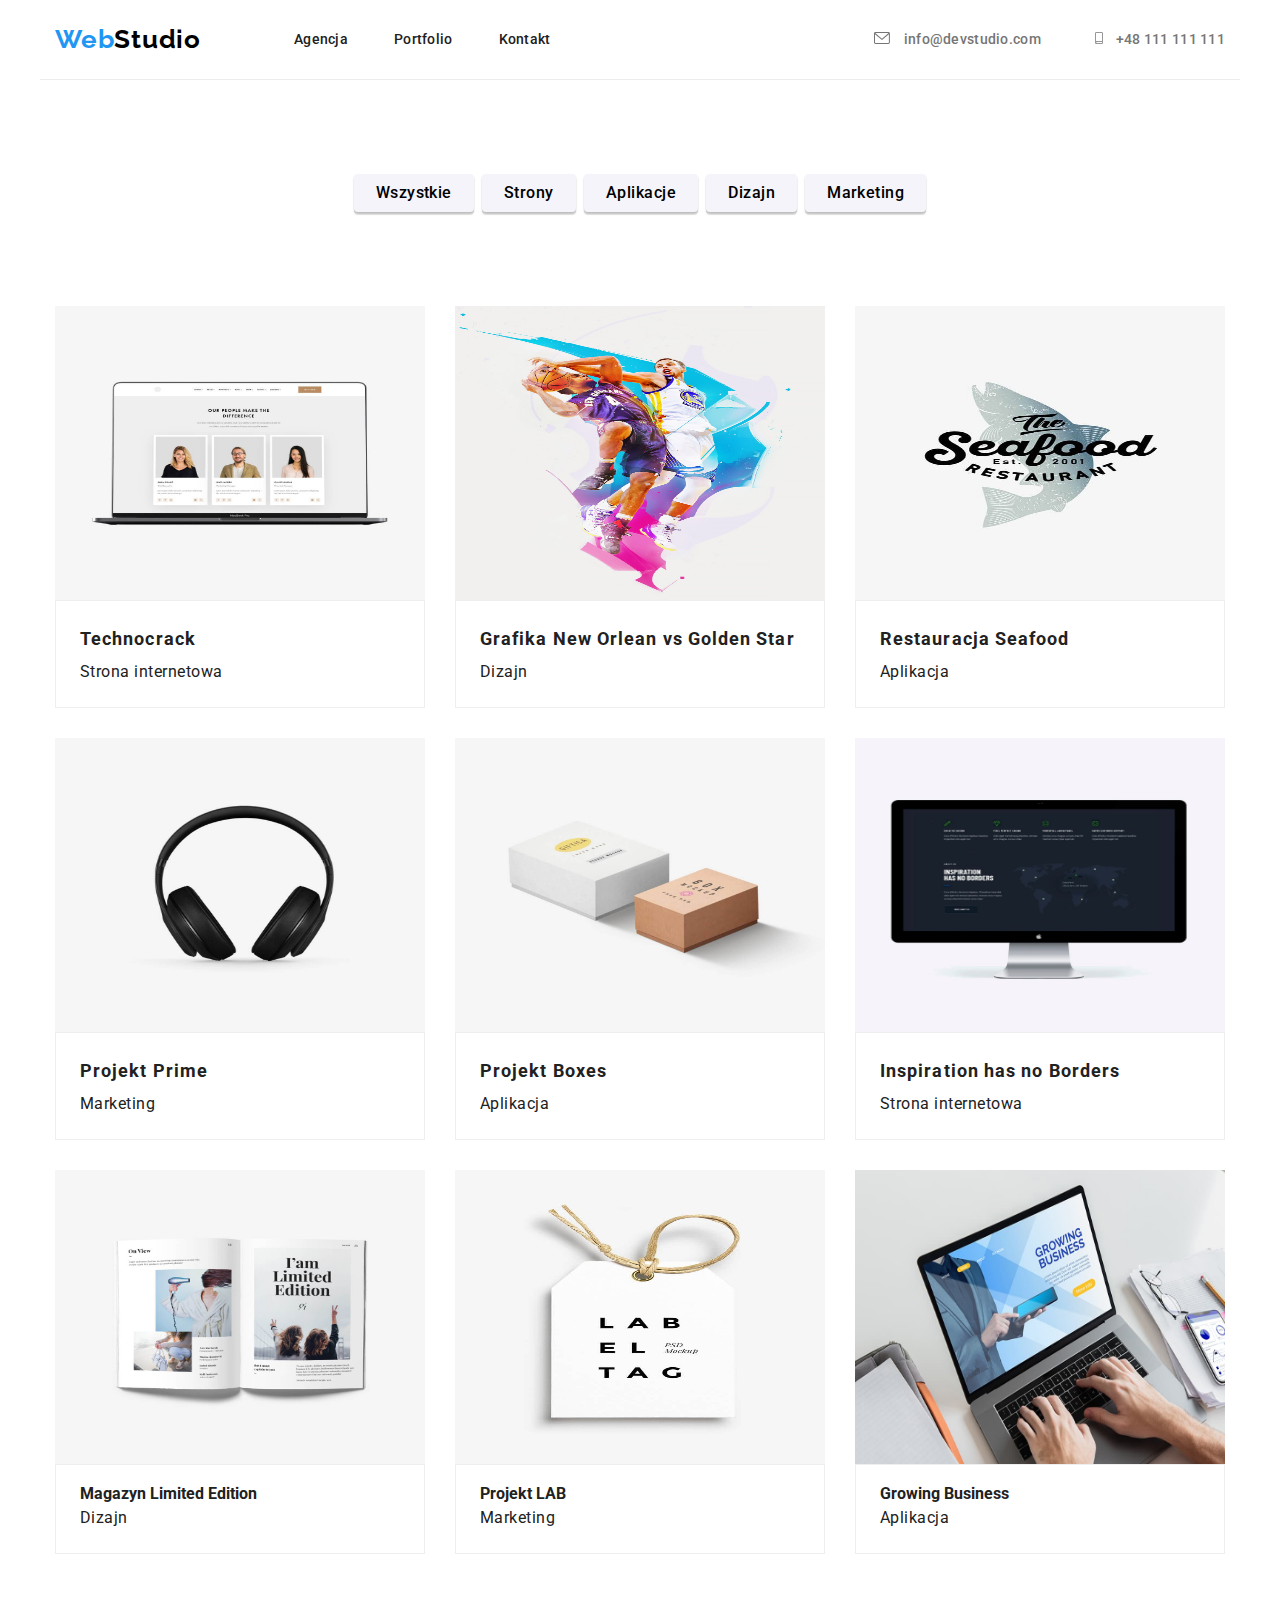
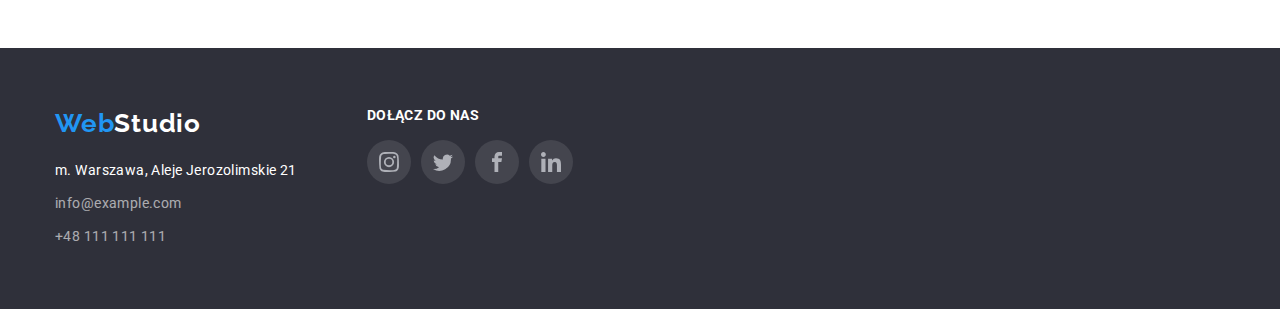
==== commit 191723c5: "ss" ====
--- a/portfiolio.html
+++ b/portfiolio.html
@@ -20,37 +20,68 @@
   <body>
     <header>
       <div class="container head-wrapper">
-        <a class="logo" href="index.html"
-          ><span class="blue">Web</span>Studio</a
-        >
         <nav>
+          <a class="logo" href="index.html"
+            ><span class="blue">Web</span>Studio</a
+          >
           <ul class="navigation">
-            <li><a class="navi" href="index.html">Agencja</a></li>
-            <li><a class="navi, blue" href="portfiolio.html">Portfolio</a></li>
+            <li><a class="navi blue" href="index.html">Agencja</a></li>
+            <li><a class="navi" href="portfiolio.html">Portfolio</a></li>
             <li><a class="navi" href="">Kontakt</a></li>
           </ul>
         </nav>
         <ul class="contacts-list">
-          <li>
+          <li class="contact-list-element">
+            <svg class="mail-icon" width="16" height="12">
+              <use href="./images/icons.svg#icon-envelope"></use>
+            </svg>
             <a class="contacts" href="mailto:info@example.com"
               >info@devstudio.com</a
             >
           </li>
-          <li>
+          <li class="contact-list-element">
+            <svg class="tell-icon" width="16" height="12">
+              <use href="./images/icons.svg#icon-smartphone"></use>
+            </svg>
             <a class="contacts" href="tel:+48-111-111-111">+48 111 111 111</a>
           </li>
         </ul>
       </div>
     </header>
     <main>
-      <section class="section">
+      <section>
         <div class="container">
           <ul class="web2-buttons">
-            <li><input class="buttons" type="button" value="Wszystkie" /></li>
-            <li><input class="buttons" type="button" value="Strony" /></li>
+            <li>
+              <button class="buttons" type="button">
+                <span>Wszystkie</span>
+              </button>
+            </li>
+            <li>
+              <button class="buttons" type="button">
+                <span>Strony</span>
+              </button>
+            </li>
+            <li>
+              <button class="buttons" type="button">
+                <span>Aplikacje</span>
+              </button>
+            </li>
+            <li>
+              <button class="buttons" type="button">
+                <span>Dizajn</span>
+              </button>
+            </li>
+            <li>
+              <button class="buttons" type="button">
+                <span>Marketing</span>
+              </button>
+            </li>
+            <!-- <li><input class="buttons" type="button" value="Wszystkie" /></li> -->
+            <!-- <li><input class="buttons" type="button" value="Strony" /></li>
             <li><input class="buttons" type="button" value="Aplikacje" /></li>
             <li><input class="buttons" type="button" value="Dizajn" /></li>
-            <li><input class="buttons" type="button" value="Marketing" /></li>
+            <li><input class="buttons" type="button" value="Marketing" /></li> -->
           </ul>
         </div>
       </section>
@@ -191,22 +222,61 @@
     </main>
     <footer>
       <div class="container footer-footer">
-        <a class="footer-logo" href="#"><span class="blue">Web</span>Studio</a>
-        <address class="footer-address">
-          m. Warszawa, Aleje Jerozolimskie 21
-        </address>
-        <ul class="footer-list">
-          <li>
-            <a class="footer-contacts" href="mailto:info@example.com"
-              >info@example.com</a
+        <div class="footer-position">
+          <div>
+            <a class="footer-logo" href="#"
+              ><span class="blue">Web</span>Studio</a
             >
-          </li>
-          <li>
-            <a class="footer-contacts" href="tel:+48-111-111-111"
-              >+48 111 111 111</a
-            >
-          </li>
-        </ul>
+            <address class="footer-address">
+              m. Warszawa, Aleje Jerozolimskie 21
+            </address>
+            <ul class="footer-list">
+              <li>
+                <a class="footer-contacts" href="mailto:info@example.com"
+                  >info@example.com</a
+                >
+              </li>
+              <li>
+                <a class="footer-contacts" href="tel:+48-111-111-111"
+                  >+48 111 111 111</a
+                >
+              </li>
+            </ul>
+          </div>
+          <div class="social-links-wrapper">
+            <span class="social-header">Dołącz do nas</span>
+            <ul class="social-links">
+              <li class="icon-li">
+                <a class="icon-link social-link-dark" href="#"
+                  ><svg class="icon" width="20" height="20">
+                    <use href="./images/icons.svg#icon-instagram"></use>
+                  </svg>
+                </a>
+              </li>
+              <li class="icon-li">
+                <a class="icon-link social-link-dark" href="#"
+                  ><svg class="icon" width="20" height="20">
+                    <use href="./images/icons.svg#icon-twitter"></use>
+                  </svg>
+                </a>
+              </li>
+              <li class="icon-li">
+                <a class="icon-link social-link-dark"
+                  ><svg class="icon" width="20" height="20">
+                    <use href="./images/icons.svg#icon-facebook"></use>
+                  </svg>
+                </a>
+              </li>
+              <li class="icon-li">
+                <a class="icon-link social-link-dark"
+                  ><svg class="icon" width="20" height="20">
+                    <use href="./images/icons.svg#icon-linkedin-1"></use>
+                  </svg>
+                </a>
+              </li>
+            </ul>
+          </div>
+        </div>
       </div>
     </footer>
   </body>
--- a/css/style.css
+++ b/css/style.css
@@ -36,12 +36,13 @@
   display: flex;
 }
 .navigation {
-  display: flex;
   justify-content: space-between;
   gap: 46px;
-
   margin-left: 93px;
-  margin-right: 371px;
+}
+nav {
+  display: flex;
+  align-items: center;
 }
 .head-wrapper {
   display: flex;
@@ -50,16 +51,39 @@
   border-bottom: 1px solid rgba(236, 236, 236, 1);
   justify-content: space-between;
 }
+
 .seciton-wrapper {
   padding-top: 200px;
   padding-bottom: 200px;
   text-align: center;
   background-color: var(--footer-color);
+  background-image: linear-gradient(
+      rgba(47, 48, 58, 0.4),
+      rgba(47, 48, 58, 0.4)
+    ),
+    url(../images/Img.jpg);
+  background-repeat: round;
+}
+.gallery-element {
+  /* background-image: url(../images/Img.jpg);
+  width: 100%;
+  height: 600px;
+  background-size: cover;
+  background-position: 100%; */
 }
 .lorem-list {
   margin: 0;
   justify-content: space-between;
   gap: 30px;
+}
+.icon-div {
+  display: flex;
+  align-items: center;
+  background: #f5f4fa;
+  border-radius: 4px;
+  width: 270px;
+  height: 120px;
+  margin-bottom: 30px;
 }
 .job-list {
   justify-content: space-between;
@@ -84,12 +108,22 @@
   justify-content: space-between;
   gap: 50px;
 }
+.contact-list-element:hover {
+  color: var(--blue-color);
+  stroke: var(--blue-color);
+}
+.contacts:focus {
+  color: var(--blue-color);
+  stroke: var(--blue-color);
+}
 .container {
   width: 1200px;
   margin: auto;
   padding: 0 15px;
 }
 .logo {
+  display: block;
+  justify-self: center;
   font-family: Raleway;
   font-size: 26px;
   font-weight: 700;
@@ -110,8 +144,15 @@
   color: var(--font-color);
 }
 
-.navi:hover {
-  color: var(--blue-color);
+.navi:hover:hover {
+  color: var(--blue-color);
+}
+.mail-icon {
+  margin-right: 10px;
+}
+
+.tell-icon {
+  margin-right: 5px;
 }
 
 .contacts {
@@ -123,20 +164,20 @@
   color: var(--description-color);
   text-decoration: none;
 }
+
 .main-photos {
   margin: 0;
   padding: 0;
-  border: 1px solid rgba(238, 238, 238, 1);
 }
 .photo-caption {
   padding-bottom: 20px;
+  border: 1px solid rgba(238, 238, 238, 1);
 }
 .photos {
   display: flex;
   flex-wrap: wrap;
   justify-content: center;
-  gap: 20px;
-  margin-bottom: 94px;
+  gap: 30px;
   flex-basis: auto;
 }
 .photo-items {
@@ -213,6 +254,7 @@
 .web2-buttons {
   justify-content: center;
   gap: 8px;
+  margin-top: 94px;
 }
 .buttons {
   font-size: 16px;
@@ -227,8 +269,6 @@
   border-radius: 4px;
   border: none;
   padding: 6px 22px;
-  margin-top: -100px;
-  margin-bottom: 50px;
 }
 
 .buttons:hover {
@@ -243,6 +283,7 @@
   line-height: 1.14;
   letter-spacing: 0.03em;
   text-align: left;
+  margin-bottom: 10px;
 }
 
 .list-description {
@@ -306,6 +347,7 @@
   margin-bottom: 60px;
 }
 .footer-address {
+  font-style: normal;
   font-size: 14px;
   line-height: 1.71;
   letter-spacing: 0.03em;
@@ -316,6 +358,10 @@
   margin-bottom: 9px;
 }
 .footer-footer {
+  display: flex;
+  flex-direction: column;
+  flex-wrap: wrap;
+  justify-content: center;
   padding-top: 60px;
 }
 .footer-contacts:hover {
@@ -324,3 +370,93 @@
 footer {
   background-color: var(--footer-color);
 }
+.client-header {
+  font-size: 36px;
+  font-weight: 700;
+  line-height: 1.16;
+  letter-spacing: 0.03em;
+  text-align: center;
+  margin: 0;
+  margin-bottom: 50px;
+}
+.icon-ul {
+  display: flex;
+  align-items: center;
+  gap: 10px;
+  width: 206px;
+  height: 44px;
+  margin: auto;
+  margin-top: 16px;
+  padding-bottom: 30px;
+}
+.icon-li {
+  display: flex;
+}
+.icon-link {
+  display: flex;
+  align-items: center;
+  justify-content: center;
+  width: 44px;
+  height: 44px;
+  border-radius: 50px;
+  margin-top: 16px;
+  margin-bottom: 16px;
+  fill: #afb1b8;
+}
+.icon-link:hover,
+.icon-link:focus {
+  background-color: var(--blue-color);
+  cursor: pointer;
+  fill: var(--main-color);
+}
+.client-list li {
+  justify-content: center;
+  align-items: center;
+  display: flex;
+  border: 1px solid #afb1b8;
+  border-radius: 4px;
+  width: 170px;
+  height: 92px;
+  fill: #afb1b8;
+}
+.client-list li:hover,
+.client-list li:focus {
+  fill: var(--blue-color);
+  border: 1px solid var(--blue-color);
+  cursor: pointer;
+}
+.client-list {
+  display: flex;
+  gap: 30px;
+  margin-bottom: 94px;
+}
+.social-header {
+  display: flex;
+  font-family: "Roboto";
+  font-style: normal;
+  font-weight: 700;
+  font-size: 14px;
+  line-height: 1.14;
+  letter-spacing: 0.03em;
+  text-transform: uppercase;
+  color: var(--main-color);
+}
+.social-link-dark {
+  background: rgba(255, 255, 255, 0.1);
+}
+.social-links {
+  gap: 10px;
+}
+.social-links-wrapper {
+  display: flex;
+  flex-wrap: wrap;
+  width: 206px;
+}
+.icon {
+  display: flex;
+}
+.footer-position {
+  display: flex;
+  align-items: flex-start;
+  gap: 70px;
+}
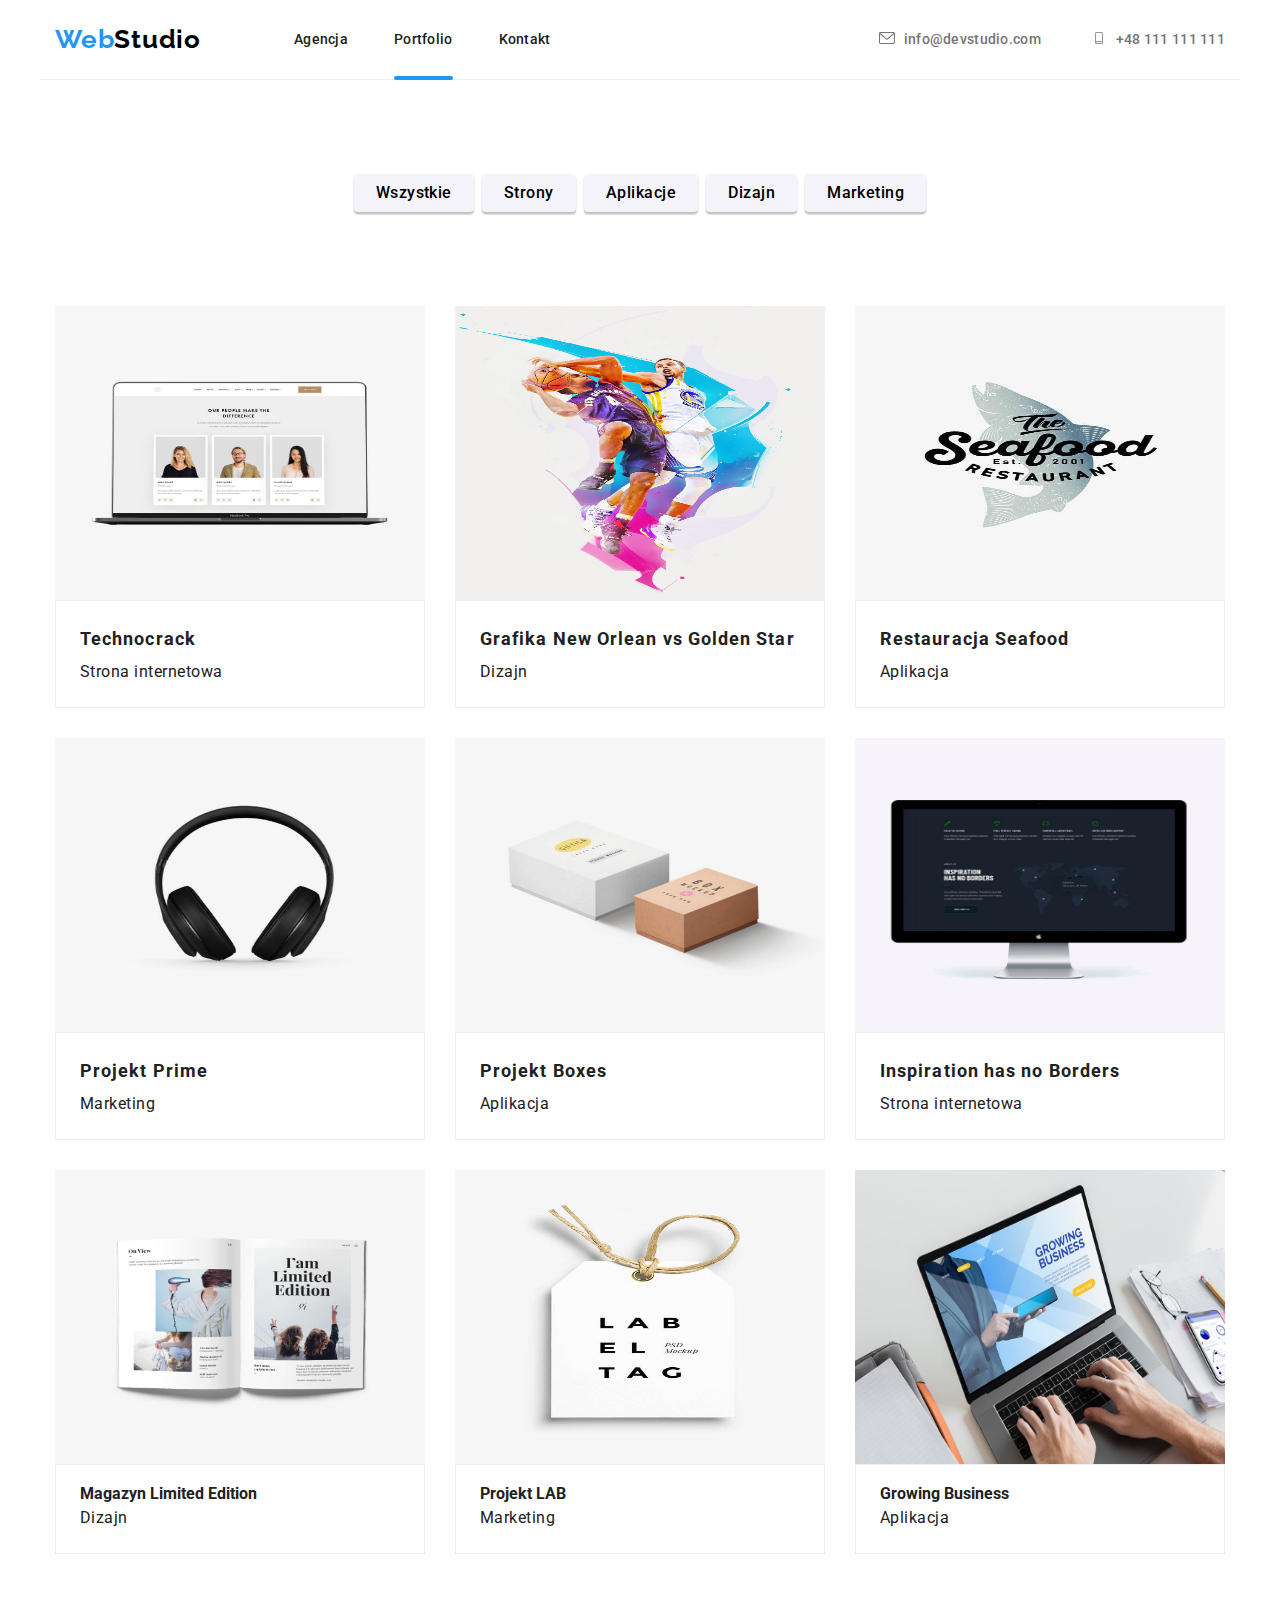
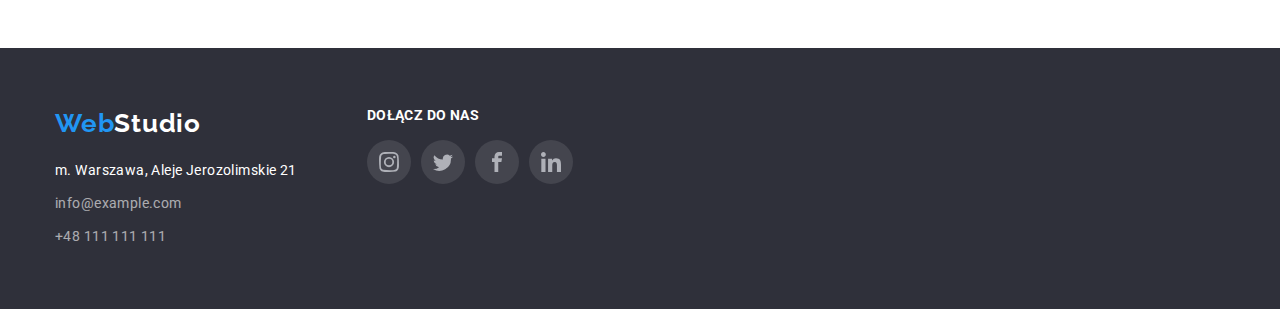
==== commit c584ac32: "a" ====
--- a/portfiolio.html
+++ b/portfiolio.html
@@ -26,7 +26,9 @@
           >
           <ul class="navigation">
             <li><a class="navi blue" href="index.html">Agencja</a></li>
-            <li><a class="navi" href="portfiolio.html">Portfolio</a></li>
+            <li class="underline">
+              <a class="navi" href="portfiolio.html">Portfolio</a>
+            </li>
             <li><a class="navi" href="">Kontakt</a></li>
           </ul>
         </nav>
@@ -90,12 +92,22 @@
           <ul class="photos">
             <li class="photo-items">
               <div class="main-photos">
-                <img
-                  src="./images/portfolio1.jpg"
-                  alt="Otwarty Laptop"
-                  width="370"
-                  height="294"
-                />
+                <div class="overlay-box">
+                  <div class="overlay">
+                    <p class="overlay-description">
+                      Technocrack jest popularną platformą wykorzystywaną do
+                      rozpowszechniania koronawirusa. Firmy wykorzystują tę
+                      platformę do celów szpiegowskich i ataków na
+                      niezabezpieczone serwery konkurencji
+                    </p>
+                  </div>
+                  <img
+                    src="./images/portfolio1.jpg"
+                    alt="Otwarty Laptop"
+                    width="370"
+                    height="294"
+                  />
+                </div>
                 <div class="photo-caption">
                   <h4 class="main-description">Technocrack</h4>
                   <span class="side-description">Strona internetowa</span>
--- a/css/style.css
+++ b/css/style.css
@@ -44,6 +44,20 @@
   display: flex;
   align-items: center;
 }
+.underline {
+  position: relative;
+}
+.underline::after {
+  position: absolute;
+  content: "";
+  width: 100%;
+  height: 4px;
+  left: 0;
+  top: 46px;
+  border-radius: 2px;
+  background-color: var(--blue-color);
+}
+
 .head-wrapper {
   display: flex;
   align-items: center;
@@ -84,7 +98,14 @@
   width: 270px;
   height: 120px;
   margin-bottom: 30px;
-}
+  position: relative;
+}
+.antenna {
+  position: absolute;
+  top: 25px;
+  left: 11%;
+}
+
 .job-list {
   justify-content: space-between;
   gap: 30px;
@@ -148,7 +169,7 @@
   color: var(--blue-color);
 }
 .mail-icon {
-  margin-right: 10px;
+  margin-right: 5px;
 }
 
 .tell-icon {
@@ -164,7 +185,15 @@
   color: var(--description-color);
   text-decoration: none;
 }
-
+.main-photos:hover .overlay {
+  bottom: 0;
+}
+.main-photos:focus,
+.main-photos:hover {
+  box-shadow: 0px 1px 1px rgba(0, 0, 0, 0.12), 0px 4px 4px rgba(0, 0, 0, 0.06),
+    1px 4px 6px rgba(0, 0, 0, 0.16);
+  cursor: pointer;
+}
 .main-photos {
   margin: 0;
   padding: 0;
@@ -460,3 +489,100 @@
   align-items: flex-start;
   gap: 70px;
 }
+.backdrop {
+  display: flex;
+  z-index: 2;
+  position: fixed;
+  left: 0;
+  top: 0;
+  width: 100%;
+  height: 100%;
+  background-color: rgba(0, 0, 0, 0.2);
+  transition: transform 0.25s;
+}
+.is-hidden {
+  visibility: hidden;
+  opacity: 0;
+  pointer-events: none;
+  transform: scaleY(0);
+}
+.modal-button {
+  display: flex;
+  justify-content: center;
+  align-items: center;
+  width: 30px;
+  height: 30px;
+  border-radius: 50%;
+  border: 1px solid rgba(0, 0, 0, 0.1);
+  cursor: pointer;
+  background: var(--main-color);
+  position: absolute;
+  top: 8px;
+  right: 8px;
+}
+.modal-content {
+  padding: 40px 10px;
+}
+.modal {
+  position: relative;
+  padding: 8px;
+  margin: auto;
+  display: flex;
+  flex-direction: column;
+  width: 528px;
+  height: 581px;
+  box-shadow: 0px 1px 3px rgba(0, 0, 0, 0.12), 0px 1px 1px rgba(0, 0, 0, 0.14),
+    0px 2px 1px rgba(0, 0, 0, 0.2);
+  border-radius: 4px;
+  background-color: var(--main-color);
+}
+.job-item {
+  position: relative;
+  width: 370px;
+  height: 294px;
+}
+.job-bg {
+  width: 100%;
+  height: 70px;
+  background: rgba(47, 48, 58, 0.8);
+  position: absolute;
+  bottom: 0;
+  display: flex;
+  align-items: center;
+  justify-content: center;
+}
+.job-description {
+  font-weight: 700;
+  font-size: 14px;
+  letter-spacing: 0.03em;
+  text-transform: uppercase;
+  color: var(--main-color);
+}
+.job-list {
+  gap: 30px;
+  margin-bottom: 94px;
+}
+.overlay-description {
+  font-size: 18px;
+  letter-spacing: 0.03em;
+  color: var(--main-color);
+  text-align: left;
+  padding-top: 49px;
+  padding-left: 29px;
+  padding-right: 45px;
+  margin: 0;
+}
+.overlay-box {
+  position: relative;
+  overflow: hidden;
+  width: 370px;
+  height: 294px;
+}
+.overlay {
+  transition: bottom 0.25s cubic-bezier(0.4, 0, 0.2, 1);
+  bottom: -100%;
+  position: absolute;
+  width: 100%;
+  height: 100%;
+  background-color: rgba(33, 150, 243, 0.9);
+}
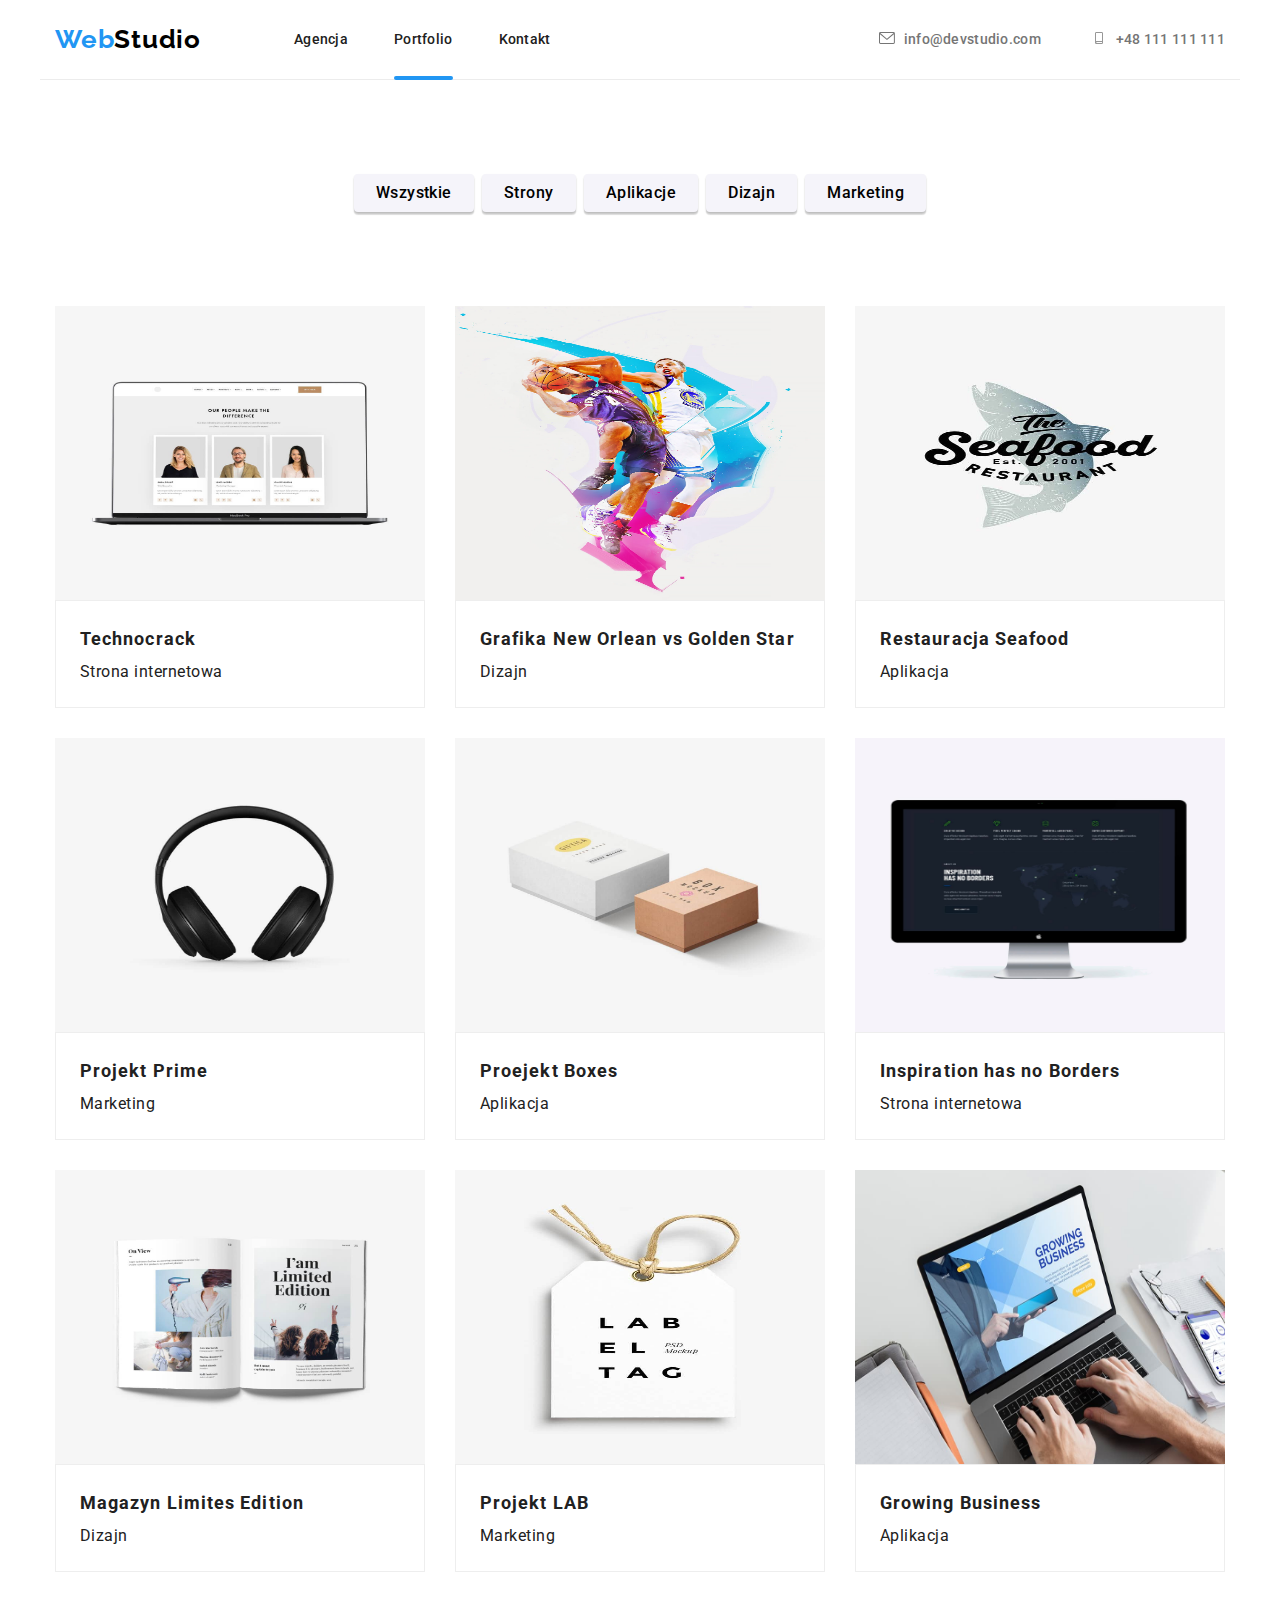
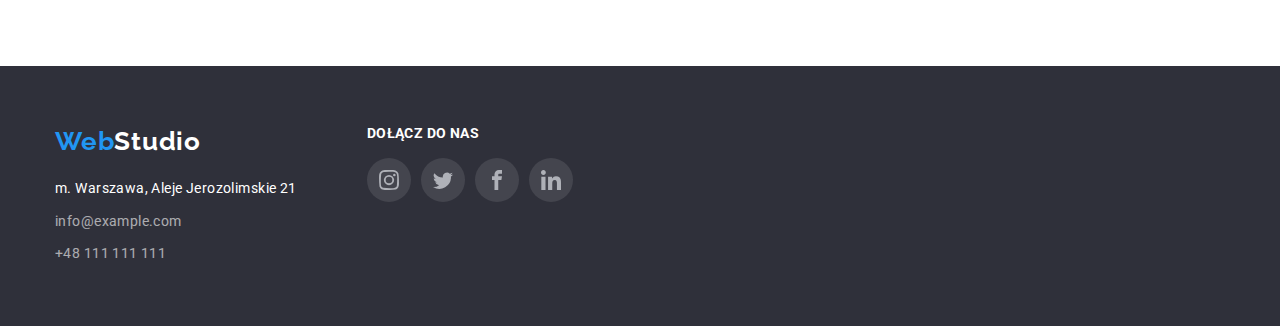
==== commit 3cc41e09: "a" ====
--- a/portfiolio.html
+++ b/portfiolio.html
@@ -116,12 +116,22 @@
             </li>
             <li class="photo-items">
               <div class="main-photos">
-                <img
-                  src="./images/portfolio2.jpg"
-                  alt="Dwuch koszykarzy walczy o piłke"
-                  width="370"
-                  height="294"
-                />
+                <div class="overlay-box">
+                  <div class="overlay">
+                    <p class="overlay-description">
+                      Technocrack jest popularną platformą wykorzystywaną do
+                      rozpowszechniania koronawirusa. Firmy wykorzystują tę
+                      platformę do celów szpiegowskich i ataków na
+                      niezabezpieczone serwery konkurencji
+                    </p>
+                  </div>
+                  <img
+                    src="./images/portfolio2.jpg"
+                    alt="Otwarty Laptop"
+                    width="370"
+                    height="294"
+                  />
+                </div>
                 <div class="photo-caption">
                   <h4 class="main-description">
                     Grafika New Orlean vs Golden Star
@@ -130,100 +140,177 @@
                 </div>
               </div>
             </li>
-            <li class="photo-items">
-              <div class="main-photos">
-                <img
-                  src="images/portfolio3.jpg"
-                  alt="Logo Restauracji z rybą w tle"
-                  width="370"
-                  height="294"
-                />
+
+            <li class="photo-items">
+              <div class="main-photos">
+                <div class="overlay-box">
+                  <div class="overlay">
+                    <p class="overlay-description">
+                      Technocrack jest popularną platformą wykorzystywaną do
+                      rozpowszechniania koronawirusa. Firmy wykorzystują tę
+                      platformę do celów szpiegowskich i ataków na
+                      niezabezpieczone serwery konkurencji
+                    </p>
+                  </div>
+                  <img
+                    src="./images/portfolio3.jpg"
+                    alt="Otwarty Laptop"
+                    width="370"
+                    height="294"
+                  />
+                </div>
                 <div class="photo-caption">
                   <h4 class="main-description">Restauracja Seafood</h4>
                   <span class="side-description">Aplikacja</span>
                 </div>
               </div>
             </li>
-            <li class="photo-items">
-              <div class="main-photos">
-                <img
-                  src="./images/portfolio4.jpg"
-                  alt="słuchawki nauszne"
-                  width="370"
-                  height="294"
-                />
+
+            <li class="photo-items">
+              <div class="main-photos">
+                <div class="overlay-box">
+                  <div class="overlay">
+                    <p class="overlay-description">
+                      Technocrack jest popularną platformą wykorzystywaną do
+                      rozpowszechniania koronawirusa. Firmy wykorzystują tę
+                      platformę do celów szpiegowskich i ataków na
+                      niezabezpieczone serwery konkurencji
+                    </p>
+                  </div>
+                  <img
+                    src="./images/portfolio4.jpg"
+                    alt="Otwarty Laptop"
+                    width="370"
+                    height="294"
+                  />
+                </div>
                 <div class="photo-caption">
                   <h4 class="main-description">Projekt Prime</h4>
                   <span class="side-description">Marketing</span>
                 </div>
               </div>
             </li>
-            <li class="photo-items">
-              <div class="main-photos">
-                <img
-                  src="./images/portfolio5.jpg"
-                  alt="dwa pudełka"
-                  width="370"
-                  height="294"
-                />
-                <div class="photo-caption">
-                  <h4 class="main-description">Projekt Boxes</h4>
+
+            <li class="photo-items">
+              <div class="main-photos">
+                <div class="overlay-box">
+                  <div class="overlay">
+                    <p class="overlay-description">
+                      Technocrack jest popularną platformą wykorzystywaną do
+                      rozpowszechniania koronawirusa. Firmy wykorzystują tę
+                      platformę do celów szpiegowskich i ataków na
+                      niezabezpieczone serwery konkurencji
+                    </p>
+                  </div>
+                  <img
+                    src="./images/portfolio5.jpg"
+                    alt="Otwarty Laptop"
+                    width="370"
+                    height="294"
+                  />
+                </div>
+                <div class="photo-caption">
+                  <h4 class="main-description">Proejekt Boxes</h4>
                   <span class="side-description">Aplikacja</span>
                 </div>
               </div>
             </li>
-            <li class="photo-items">
-              <div class="main-photos">
-                <img
-                  src="./images/portfolio6.jpg"
-                  alt="monitor"
-                  width="370"
-                  height="294"
-                />
+
+            <li class="photo-items">
+              <div class="main-photos">
+                <div class="overlay-box">
+                  <div class="overlay">
+                    <p class="overlay-description">
+                      Technocrack jest popularną platformą wykorzystywaną do
+                      rozpowszechniania koronawirusa. Firmy wykorzystują tę
+                      platformę do celów szpiegowskich i ataków na
+                      niezabezpieczone serwery konkurencji
+                    </p>
+                  </div>
+                  <img
+                    src="./images/portfolio6.jpg"
+                    alt="Otwarty Laptop"
+                    width="370"
+                    height="294"
+                  />
+                </div>
                 <div class="photo-caption">
                   <h4 class="main-description">Inspiration has no Borders</h4>
                   <span class="side-description">Strona internetowa</span>
                 </div>
               </div>
             </li>
-            <li class="photo-items">
-              <div class="main-photos">
-                <img
-                  src="./images/portfolio7.jpg"
-                  alt="otwarta książka"
-                  width="370"
-                  height="294"
-                />
-                <div class="photo-caption">
-                  <h4 class="main-descripton">Magazyn Limited Edition</h4>
+
+            <li class="photo-items">
+              <div class="main-photos">
+                <div class="overlay-box">
+                  <div class="overlay">
+                    <p class="overlay-description">
+                      Technocrack jest popularną platformą wykorzystywaną do
+                      rozpowszechniania koronawirusa. Firmy wykorzystują tę
+                      platformę do celów szpiegowskich i ataków na
+                      niezabezpieczone serwery konkurencji
+                    </p>
+                  </div>
+                  <img
+                    src="./images/portfolio7.jpg"
+                    alt="Otwarty Laptop"
+                    width="370"
+                    height="294"
+                  />
+                </div>
+                <div class="photo-caption">
+                  <h4 class="main-description">Magazyn Limites Edition</h4>
                   <span class="side-description">Dizajn</span>
                 </div>
               </div>
             </li>
-            <li class="photo-items">
-              <div class="main-photos">
-                <img
-                  src="images/portfolio8.jpg"
-                  alt="metka z napisem Lab El Tag"
-                  width="370"
-                  height="294"
-                />
-                <div class="photo-caption">
-                  <h4 class="main-descripton">Projekt LAB</h4>
+
+            <li class="photo-items">
+              <div class="main-photos">
+                <div class="overlay-box">
+                  <div class="overlay">
+                    <p class="overlay-description">
+                      Technocrack jest popularną platformą wykorzystywaną do
+                      rozpowszechniania koronawirusa. Firmy wykorzystują tę
+                      platformę do celów szpiegowskich i ataków na
+                      niezabezpieczone serwery konkurencji
+                    </p>
+                  </div>
+                  <img
+                    src="./images/portfolio8.jpg"
+                    alt="Otwarty Laptop"
+                    width="370"
+                    height="294"
+                  />
+                </div>
+                <div class="photo-caption">
+                  <h4 class="main-description">Projekt LAB</h4>
                   <span class="side-description">Marketing</span>
                 </div>
               </div>
             </li>
-            <li class="photo-items">
-              <div class="main-photos">
-                <img
-                  src="images/portfolio9.jpg"
-                  alt="człowiek pracuje na laptopie"
-                  width="370"
-                  height="294"
-                />
-                <div class="photo-caption">
-                  <h4 class="main-descripton">Growing Business</h4>
+
+            <li class="photo-items">
+              <div class="main-photos">
+                <div class="overlay-box">
+                  <div class="overlay">
+                    <p class="overlay-description">
+                      Technocrack jest popularną platformą wykorzystywaną do
+                      rozpowszechniania koronawirusa. Firmy wykorzystują tę
+                      platformę do celów szpiegowskich i ataków na
+                      niezabezpieczone serwery konkurencji
+                    </p>
+                  </div>
+                  <img
+                    src="./images/portfolio9.jpg"
+                    alt="Otwarty Laptop"
+                    width="370"
+                    height="294"
+                  />
+                </div>
+                <div class="photo-caption">
+                  <h4 class="main-description">Growing Business</h4>
                   <span class="side-description">Aplikacja</span>
                 </div>
               </div>
